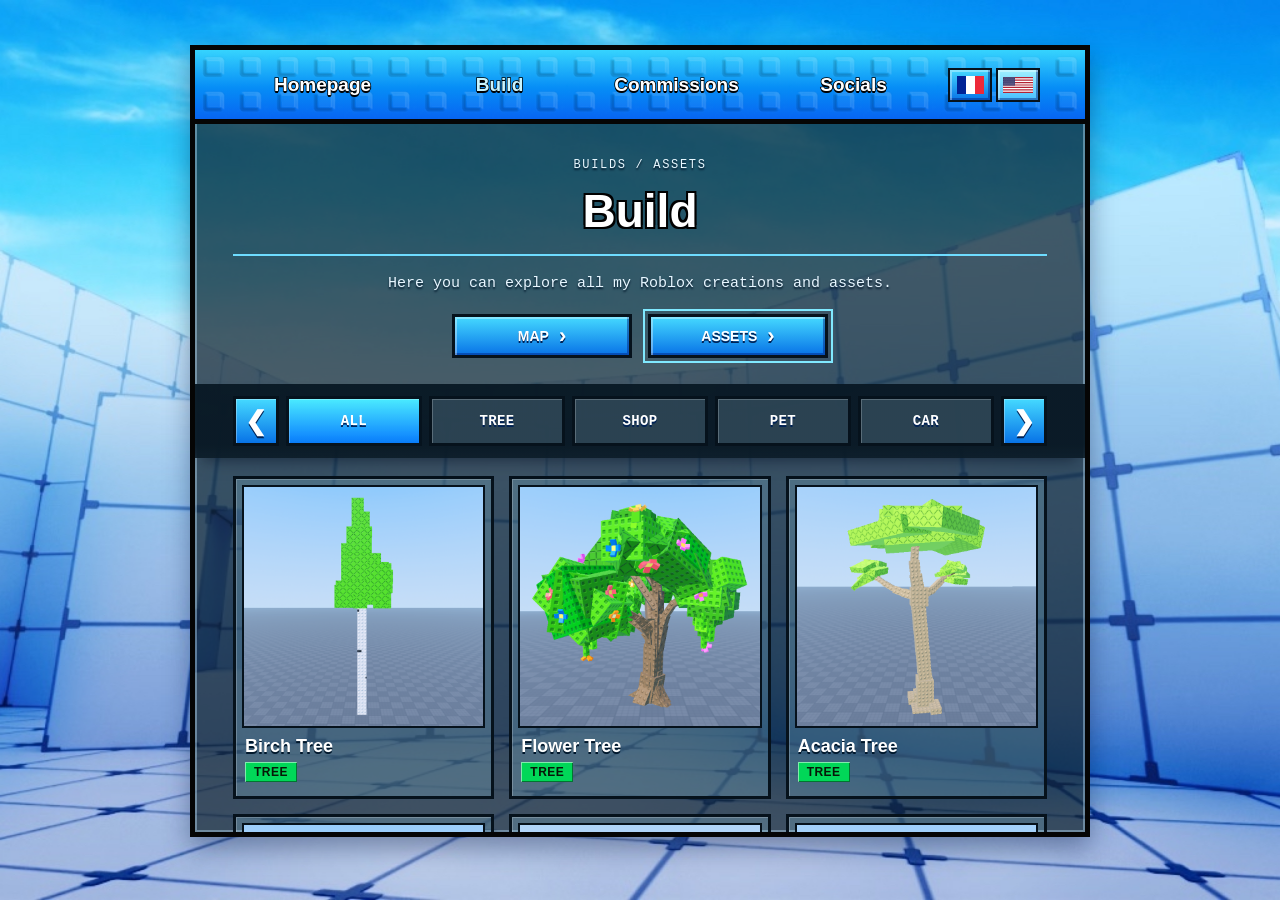
==== build.html @ 92c99156 "Copie de roblox-portfolio (base de la v2) Co-Authored-By: Claude Opus 5.5 <noreply@anthropic.com> Cl" ====
<!doctype html>
<html lang="en">
<head>
  <meta charset="UTF-8">
  <meta name="viewport" content="width=device-width, initial-scale=1.0">
  <meta http-equiv="Cache-Control" content="no-cache, no-store, must-revalidate">
  <meta http-equiv="Pragma" content="no-cache">
  <meta http-equiv="Expires" content="0">
  <meta name="description" content="IY1U7 Roblox builds and assets">
  <title>Build — Roblox Portfolio</title>
  <link rel="stylesheet" href="styles.css?v=20260928-7">
  <script src="translation.js?v=20260928-7" defer></script>
  <script src="script.js?v=20260928-7" defer></script>
</head>
<body>
  <div class="page-shell payment-shell build-shell">
    <header class="site-header">
      <button class="menu-button" aria-expanded="false" aria-controls="main-navigation">Menu</button>
      <nav id="main-navigation" aria-label="Main navigation">
        <a href="index.html?v=20260928-7">Homepage</a><a class="active" href="build.html?v=20260928-7">Build</a><a href="contribution.html?v=20260928-7">Commissions</a><a href="socials.html?v=20260928-7">Socials</a><div class="language-toggle notranslate" translate="no" role="group" aria-label="Language"><button type="button" data-lang="fr" aria-label="Français" title="Français"><svg viewBox="0 0 30 20" width="27" height="18" role="img" aria-label="🇫🇷"><path fill="#fff" d="M0 0h30v20H0z"/><path fill="#002395" d="M0 0h10v20H0z"/><path fill="#ed2939" d="M20 0h10v20H20z"/></svg></button><button type="button" data-lang="en" aria-label="English" title="English"><svg viewBox="0 0 38 20" width="30" height="18" role="img" aria-label="🇺🇸"><path fill="#fff" d="M0 0h38v20H0z"/><path stroke="#b22234" stroke-width="1.54" d="M0 .77h38M0 3.85h38M0 6.93h38M0 10.01h38M0 13.09h38M0 16.17h38M0 19.25h38"/><path fill="#3c3b6e" d="M0 0h15.2v10.77H0z"/><path fill="#fff" d="M1.25 0.6l.13 .27 .3 .04-.22 .21 .05 .3-.26-.14-.27 .14 .05-.3-.22-.21 .3-.04z M3.79 0.6l.13 .27 .3 .04-.22 .21 .05 .3-.26-.14-.27 .14 .05-.3-.22-.21 .3-.04z M6.33 0.6l.13 .27 .3 .04-.22 .21 .05 .3-.26-.14-.27 .14 .05-.3-.22-.21 .3-.04z M8.870000000000001 0.6l.13 .27 .3 .04-.22 .21 .05 .3-.26-.14-.27 .14 .05-.3-.22-.21 .3-.04z M11.41 0.6l.13 .27 .3 .04-.22 .21 .05 .3-.26-.14-.27 .14 .05-.3-.22-.21 .3-.04z M13.95 0.6l.13 .27 .3 .04-.22 .21 .05 .3-.26-.14-.27 .14 .05-.3-.22-.21 .3-.04z M2.52 1.7000000000000002l.13 .27 .3 .04-.22 .21 .05 .3-.26-.14-.27 .14 .05-.3-.22-.21 .3-.04z M5.0600000000000005 1.7000000000000002l.13 .27 .3 .04-.22 .21 .05 .3-.26-.14-.27 .14 .05-.3-.22-.21 .3-.04z M7.6 1.7000000000000002l.13 .27 .3 .04-.22 .21 .05 .3-.26-.14-.27 .14 .05-.3-.22-.21 .3-.04z M10.14 1.7000000000000002l.13 .27 .3 .04-.22 .21 .05 .3-.26-.14-.27 .14 .05-.3-.22-.21 .3-.04z M12.68 1.7000000000000002l.13 .27 .3 .04-.22 .21 .05 .3-.26-.14-.27 .14 .05-.3-.22-.21 .3-.04z M1.25 2.8000000000000003l.13 .27 .3 .04-.22 .21 .05 .3-.26-.14-.27 .14 .05-.3-.22-.21 .3-.04z M3.79 2.8000000000000003l.13 .27 .3 .04-.22 .21 .05 .3-.26-.14-.27 .14 .05-.3-.22-.21 .3-.04z M6.33 2.8000000000000003l.13 .27 .3 .04-.22 .21 .05 .3-.26-.14-.27 .14 .05-.3-.22-.21 .3-.04z M8.870000000000001 2.8000000000000003l.13 .27 .3 .04-.22 .21 .05 .3-.26-.14-.27 .14 .05-.3-.22-.21 .3-.04z M11.41 2.8000000000000003l.13 .27 .3 .04-.22 .21 .05 .3-.26-.14-.27 .14 .05-.3-.22-.21 .3-.04z M13.95 2.8000000000000003l.13 .27 .3 .04-.22 .21 .05 .3-.26-.14-.27 .14 .05-.3-.22-.21 .3-.04z M2.52 3.900000000000001l.13 .27 .3 .04-.22 .21 .05 .3-.26-.14-.27 .14 .05-.3-.22-.21 .3-.04z M5.0600000000000005 3.900000000000001l.13 .27 .3 .04-.22 .21 .05 .3-.26-.14-.27 .14 .05-.3-.22-.21 .3-.04z M7.6 3.900000000000001l.13 .27 .3 .04-.22 .21 .05 .3-.26-.14-.27 .14 .05-.3-.22-.21 .3-.04z M10.14 3.900000000000001l.13 .27 .3 .04-.22 .21 .05 .3-.26-.14-.27 .14 .05-.3-.22-.21 .3-.04z M12.68 3.900000000000001l.13 .27 .3 .04-.22 .21 .05 .3-.26-.14-.27 .14 .05-.3-.22-.21 .3-.04z M1.25 5l.13 .27 .3 .04-.22 .21 .05 .3-.26-.14-.27 .14 .05-.3-.22-.21 .3-.04z M3.79 5l.13 .27 .3 .04-.22 .21 .05 .3-.26-.14-.27 .14 .05-.3-.22-.21 .3-.04z M6.33 5l.13 .27 .3 .04-.22 .21 .05 .3-.26-.14-.27 .14 .05-.3-.22-.21 .3-.04z M8.870000000000001 5l.13 .27 .3 .04-.22 .21 .05 .3-.26-.14-.27 .14 .05-.3-.22-.21 .3-.04z M11.41 5l.13 .27 .3 .04-.22 .21 .05 .3-.26-.14-.27 .14 .05-.3-.22-.21 .3-.04z M13.95 5l.13 .27 .3 .04-.22 .21 .05 .3-.26-.14-.27 .14 .05-.3-.22-.21 .3-.04z M2.52 6.1l.13 .27 .3 .04-.22 .21 .05 .3-.26-.14-.27 .14 .05-.3-.22-.21 .3-.04z M5.0600000000000005 6.1l.13 .27 .3 .04-.22 .21 .05 .3-.26-.14-.27 .14 .05-.3-.22-.21 .3-.04z M7.6 6.1l.13 .27 .3 .04-.22 .21 .05 .3-.26-.14-.27 .14 .05-.3-.22-.21 .3-.04z M10.14 6.1l.13 .27 .3 .04-.22 .21 .05 .3-.26-.14-.27 .14 .05-.3-.22-.21 .3-.04z M12.68 6.1l.13 .27 .3 .04-.22 .21 .05 .3-.26-.14-.27 .14 .05-.3-.22-.21 .3-.04z M1.25 7.2l.13 .27 .3 .04-.22 .21 .05 .3-.26-.14-.27 .14 .05-.3-.22-.21 .3-.04z M3.79 7.2l.13 .27 .3 .04-.22 .21 .05 .3-.26-.14-.27 .14 .05-.3-.22-.21 .3-.04z M6.33 7.2l.13 .27 .3 .04-.22 .21 .05 .3-.26-.14-.27 .14 .05-.3-.22-.21 .3-.04z M8.870000000000001 7.2l.13 .27 .3 .04-.22 .21 .05 .3-.26-.14-.27 .14 .05-.3-.22-.21 .3-.04z M11.41 7.2l.13 .27 .3 .04-.22 .21 .05 .3-.26-.14-.27 .14 .05-.3-.22-.21 .3-.04z M13.95 7.2l.13 .27 .3 .04-.22 .21 .05 .3-.26-.14-.27 .14 .05-.3-.22-.21 .3-.04z M2.52 8.3l.13 .27 .3 .04-.22 .21 .05 .3-.26-.14-.27 .14 .05-.3-.22-.21 .3-.04z M5.0600000000000005 8.3l.13 .27 .3 .04-.22 .21 .05 .3-.26-.14-.27 .14 .05-.3-.22-.21 .3-.04z M7.6 8.3l.13 .27 .3 .04-.22 .21 .05 .3-.26-.14-.27 .14 .05-.3-.22-.21 .3-.04z M10.14 8.3l.13 .27 .3 .04-.22 .21 .05 .3-.26-.14-.27 .14 .05-.3-.22-.21 .3-.04z M12.68 8.3l.13 .27 .3 .04-.22 .21 .05 .3-.26-.14-.27 .14 .05-.3-.22-.21 .3-.04z M1.25 9.4l.13 .27 .3 .04-.22 .21 .05 .3-.26-.14-.27 .14 .05-.3-.22-.21 .3-.04z M3.79 9.4l.13 .27 .3 .04-.22 .21 .05 .3-.26-.14-.27 .14 .05-.3-.22-.21 .3-.04z M6.33 9.4l.13 .27 .3 .04-.22 .21 .05 .3-.26-.14-.27 .14 .05-.3-.22-.21 .3-.04z M8.870000000000001 9.4l.13 .27 .3 .04-.22 .21 .05 .3-.26-.14-.27 .14 .05-.3-.22-.21 .3-.04z M11.41 9.4l.13 .27 .3 .04-.22 .21 .05 .3-.26-.14-.27 .14 .05-.3-.22-.21 .3-.04z M13.95 9.4l.13 .27 .3 .04-.22 .21 .05 .3-.26-.14-.27 .14 .05-.3-.22-.21 .3-.04z"/></svg></button></div>
      </nav>
    </header>

    <main class="payment-page build-page">
      <header class="payment-heading">
        <p>BUILDS / ASSETS</p>
        <h1>Build</h1>
      </header>

      <p class="build-introduction">Here you can explore all my Roblox creations and assets.</p>

      <div class="build-tabs" role="tablist" aria-label="Build">
        <button class="social-action" id="map-tab" type="button" role="tab" aria-selected="false" aria-controls="map-panel" tabindex="-1" data-build-tab="map">Map <span aria-hidden="true">›</span></button>
        <button class="social-action active" id="asset-tab" type="button" role="tab" aria-selected="true" aria-controls="asset-panel" data-build-tab="asset">Assets <span aria-hidden="true">›</span></button>
      </div>

      <div id="asset-panel" role="tabpanel" aria-labelledby="asset-tab">
      <div class="build-filter-carousel" data-build-filter-carousel>
        <button class="build-filter-arrow" type="button" data-build-filter-prev aria-label="Previous categories">&#10094;</button>
        <div class="build-filters" aria-label="Build categories">
          <button class="active" type="button" data-build-filter="all">ALL</button>
          <button type="button" data-build-filter="trees">TREE</button>
          <button type="button" data-build-filter="shops">SHOP</button>
          <button type="button" data-build-filter="pets">PET</button>
          <button type="button" data-build-filter="cars">CAR</button>
          <button type="button" data-build-filter="flowers">FLOWER</button>
          <button type="button" data-build-filter="statues">STATUE</button>
          <button type="button" data-build-filter="food">FOOD</button>
          <button type="button" data-build-filter="guns">GUN</button>
          <button type="button" data-build-filter="other">ANOTHER</button>
        </div>
        <button class="build-filter-arrow" type="button" data-build-filter-next aria-label="Next categories">&#10095;</button>
      </div>

      <section class="build-grid" aria-label="Roblox creations">
        <article class="build-card" data-build-category="trees"><button class="build-preview" type="button" data-build-image="assets/tree-birch-01.png" data-build-title="Birch Tree" aria-label="View Birch Tree"><img src="assets/tree-birch-01.png" alt="Birch Tree built with Roblox studs" draggable="false"></button><h2>Birch Tree</h2><span class="build-tag">TREE</span><button class="build-view" type="button" data-build-image="assets/tree-birch-01.png" data-build-title="Birch Tree">VIEW <span>›</span></button></article>
        <article class="build-card" data-build-category="trees"><button class="build-preview" type="button" data-build-image="assets/tree-flower.png" data-build-title="Flower Tree" aria-label="View Flower Tree"><img src="assets/tree-flower.png" alt="Flower Tree built with Roblox studs" draggable="false"></button><h2>Flower Tree</h2><span class="build-tag">TREE</span><button class="build-view" type="button" data-build-image="assets/tree-flower.png" data-build-title="Flower Tree">VIEW <span>›</span></button></article>
        <article class="build-card" data-build-category="trees"><button class="build-preview" type="button" data-build-image="assets/tree-acacia.png" data-build-title="Acacia Tree" aria-label="View Acacia Tree"><img src="assets/tree-acacia.png" alt="Acacia Tree built with Roblox studs" draggable="false"></button><h2>Acacia Tree</h2><span class="build-tag">TREE</span><button class="build-view" type="button" data-build-image="assets/tree-acacia.png" data-build-title="Acacia Tree">VIEW <span>›</span></button></article>
        <article class="build-card" data-build-category="trees"><button class="build-preview" type="button" data-build-image="assets/tree-pine.png" data-build-title="Pine Tree" aria-label="View Pine Tree"><img src="assets/tree-pine.png" alt="Pine Tree built with Roblox studs" draggable="false"></button><h2>Pine Tree</h2><span class="build-tag">TREE</span><button class="build-view" type="button" data-build-image="assets/tree-pine.png" data-build-title="Pine Tree">VIEW <span>›</span></button></article>
        <article class="build-card" data-build-category="trees"><button class="build-preview" type="button" data-build-image="assets/tree-palm.png" data-build-title="Palm Tree" aria-label="View Palm Tree"><img src="assets/tree-palm.png" alt="Palm Tree built with Roblox studs" draggable="false"></button><h2>Palm Tree</h2><span class="build-tag">TREE</span><button class="build-view" type="button" data-build-image="assets/tree-palm.png" data-build-title="Palm Tree">VIEW <span>›</span></button></article>
        <article class="build-card" data-build-category="trees"><button class="build-preview" type="button" data-build-image="assets/tree-birch-02.png" data-build-title="Birch Tree" aria-label="View Birch Tree"><img src="assets/tree-birch-02.png" alt="Birch Tree built with Roblox studs" draggable="false"></button><h2>Birch Tree</h2><span class="build-tag">TREE</span><button class="build-view" type="button" data-build-image="assets/tree-birch-02.png" data-build-title="Birch Tree">VIEW <span>›</span></button></article>
        <article class="build-card" data-build-category="trees"><button class="build-preview" type="button" data-build-image="assets/tree-basic.png" data-build-title="Basic Tree" aria-label="View Basic Tree"><img src="assets/tree-basic.png" alt="Basic Tree built with Roblox studs" draggable="false"></button><h2>Basic Tree</h2><span class="build-tag">TREE</span><button class="build-view" type="button" data-build-image="assets/tree-basic.png" data-build-title="Basic Tree">VIEW <span>›</span></button></article>
        <article class="build-card" data-build-category="trees"><button class="build-preview" type="button" data-build-image="assets/tree-fantasy.png" data-build-title="Fantasy Tree" aria-label="View Fantasy Tree"><img src="assets/tree-fantasy.png" alt="Fantasy Tree built with Roblox studs" draggable="false"></button><h2>Fantasy Tree</h2><span class="build-tag">TREE</span><button class="build-view" type="button" data-build-image="assets/tree-fantasy.png" data-build-title="Fantasy Tree">VIEW <span>›</span></button></article>
        <article class="build-card" data-build-category="guns"><button class="build-preview" type="button" data-build-image="assets/weapon-sniper-green.png?v=20260816-29" data-build-title="Sniper" aria-label="View Sniper"><img src="assets/weapon-sniper-green.png?v=20260816-29" alt="Green sniper built with Roblox studs" draggable="false"></button><h2>Sniper</h2><span class="build-tag">GUN</span><button class="build-view" type="button" data-build-image="assets/weapon-sniper-green.png?v=20260816-29" data-build-title="Sniper">VIEW <span>›</span></button></article>
        <article class="build-card" data-build-category="guns"><button class="build-preview" type="button" data-build-image="assets/weapon-unknown-rifle.png?v=20260816-29" data-build-title="Unknown Weapon" aria-label="View Unknown Weapon"><img src="assets/weapon-unknown-rifle.png?v=20260816-29" alt="Unknown rifle built with Roblox studs" draggable="false"></button><h2>Unknown Weapon</h2><span class="build-tag">GUN</span><button class="build-view" type="button" data-build-image="assets/weapon-unknown-rifle.png?v=20260816-29" data-build-title="Unknown Weapon">VIEW <span>›</span></button></article>
        <article class="build-card" data-build-category="guns"><button class="build-preview" type="button" data-build-image="assets/weapon-sniper-cyan.png?v=20260816-29" data-build-title="Sniper" aria-label="View Sniper"><img src="assets/weapon-sniper-cyan.png?v=20260816-29" alt="Cyan sniper built with Roblox studs" draggable="false"></button><h2>Sniper</h2><span class="build-tag">GUN</span><button class="build-view" type="button" data-build-image="assets/weapon-sniper-cyan.png?v=20260816-29" data-build-title="Sniper">VIEW <span>›</span></button></article>
        <article class="build-card" data-build-category="flowers"><button class="build-preview" type="button" data-build-image="assets/flower-orchid.png?v=20260816-28" data-build-title="Orchid" aria-label="View Orchid"><img src="assets/flower-orchid.png?v=20260816-28" alt="Orchid built with Roblox studs" draggable="false"></button><h2>Orchid</h2><span class="build-tag">FLOWER</span><button class="build-view" type="button" data-build-image="assets/flower-orchid.png?v=20260816-28" data-build-title="Orchid">VIEW <span>›</span></button></article>
        <article class="build-card" data-build-category="flowers"><button class="build-preview" type="button" data-build-image="assets/flower-corn-new.png" data-build-title="Corn" aria-label="View Corn"><img src="assets/flower-corn-new.png" alt="Corn built with Roblox studs" draggable="false"></button><h2>Corn</h2><span class="build-tag">FLOWER</span><button class="build-view" type="button" data-build-image="assets/flower-corn-new.png" data-build-title="Corn">VIEW <span>›</span></button></article>
        <article class="build-card" data-build-category="flowers"><button class="build-preview" type="button" data-build-image="assets/flower-daisy-new.png" data-build-title="Daisy" aria-label="View Daisy"><img src="assets/flower-daisy-new.png" alt="Daisy built with Roblox studs" draggable="false"></button><h2>Daisy</h2><span class="build-tag">FLOWER</span><button class="build-view" type="button" data-build-image="assets/flower-daisy-new.png" data-build-title="Daisy">VIEW <span>›</span></button></article>
        <article class="build-card" data-build-category="statues"><button class="build-preview" type="button" data-build-image="assets/other-statue-of-liberty.png?v=20260816-32" data-build-title="Statue of Liberty" aria-label="View Statue of Liberty"><img src="assets/other-statue-of-liberty.png?v=20260816-32" alt="Statue of Liberty built with Roblox studs" draggable="false"></button><h2>Statue of Liberty</h2><span class="build-tag">STATUE</span><button class="build-view" type="button" data-build-image="assets/other-statue-of-liberty.png?v=20260816-32" data-build-title="Statue of Liberty">VIEW <span>›</span></button></article>
        <article class="build-card" data-build-category="other"><button class="build-preview" type="button" data-build-image="assets/other-ice-crystal.png" data-build-title="Ice Crystal" aria-label="View Ice Crystal"><img src="assets/other-ice-crystal.png" alt="Ice Crystal built with Roblox studs" draggable="false"></button><h2>Ice Crystal</h2><span class="build-tag">ANOTHER</span><button class="build-view" type="button" data-build-image="assets/other-ice-crystal.png" data-build-title="Ice Crystal">VIEW <span>›</span></button></article>
        <article class="build-card" data-build-category="other"><button class="build-preview" type="button" data-build-image="assets/other-crystal.png" data-build-title="Crystal" aria-label="View Crystal"><img src="assets/other-crystal.png" alt="Crystal built with Roblox studs" draggable="false"></button><h2>Crystal</h2><span class="build-tag">ANOTHER</span><button class="build-view" type="button" data-build-image="assets/other-crystal.png" data-build-title="Crystal">VIEW <span>›</span></button></article>
        <article class="build-card" data-build-category="shops"><button class="build-preview" type="button" data-build-image="assets/shop-yellow-stand.png?v=20260816-35" data-build-title="Shop" aria-label="View Shop"><img src="assets/shop-yellow-stand.png?v=20260816-35" alt="Shop built with Roblox studs" draggable="false"></button><h2>Shop</h2><span class="build-tag">SHOP</span><button class="build-view" type="button" data-build-image="assets/shop-yellow-stand.png?v=20260816-35" data-build-title="Shop">VIEW <span>›</span></button></article>
        <article class="build-card" data-build-category="other"><button class="build-preview" type="button" data-build-image="assets/other-leader-board.png" data-build-title="Leader Board" aria-label="View Leader Board"><img src="assets/other-leader-board.png" alt="Leader Board built with Roblox studs" draggable="false"></button><h2>Leader Board</h2><span class="build-tag">ANOTHER</span><button class="build-view" type="button" data-build-image="assets/other-leader-board.png" data-build-title="Leader Board">VIEW <span>›</span></button></article>
        <article class="build-card" data-build-category="other"><div class="build-preview"><img src="assets/build-street-lamp.png?v=20260816-38" alt="Street Lamp built with Roblox studs" draggable="false"></div><h2>Street Lamp</h2><span class="build-tag">ANOTHER</span></article>
        <article class="build-card" data-build-category="cars"><div class="build-preview"><img src="assets/build-truck.png?v=20260816-38" alt="Truck built with Roblox studs" draggable="false"></div><h2>Truck</h2><span class="build-tag">CAR</span></article>
        <article class="build-card" data-build-category="cars"><div class="build-preview"><img src="assets/build-scooter.png?v=20260816-38" alt="Scooter built with Roblox studs" draggable="false"></div><h2>Scooter</h2><span class="build-tag">CAR</span></article>
        <article class="build-card" data-build-category="cars"><div class="build-preview"><img src="assets/build-car.png?v=20260816-38" alt="Car built with Roblox studs" draggable="false"></div><h2>Car</h2><span class="build-tag">CAR</span></article>
        <article class="build-card" data-build-category="other"><div class="build-preview"><img src="assets/build-street-trash-can.png?v=20260816-38" alt="Street Trash Can built with Roblox studs" draggable="false"></div><h2>Street Trash Can</h2><span class="build-tag">ANOTHER</span></article>
        <article class="build-card" data-build-category="other"><div class="build-preview"><img src="assets/build-bench.png?v=20260816-38" alt="Bench built with Roblox studs" draggable="false"></div><h2>Bench</h2><span class="build-tag">ANOTHER</span></article>
        <article class="build-card" data-build-category="other"><div class="build-preview"><img src="assets/build-boombox.png?v=20260816-39" alt="BoomBox built with Roblox studs" draggable="false"></div><h2>BoomBox</h2><span class="build-tag">ANOTHER</span></article>
      </section>
      <p class="build-empty" hidden>No creation in this category yet.</p>
      </div>
      <section id="map-panel" class="map-grid" role="tabpanel" aria-labelledby="map-tab" hidden>
        <video controls preload="metadata" playsinline poster="assets/map-showcase.jpg" aria-label="Map showcase">
          <source src="assets/map-showcase.mp4" type="video/mp4">
          <a href="assets/map-showcase.mp4">Download video</a>
        </video>
      </section>
    </main>
  </div>

  <dialog class="build-lightbox" aria-labelledby="build-lightbox-title">
    <button class="build-lightbox-close" type="button" aria-label="Close">×</button>
    <img src="" alt="" draggable="false">
    <h2 id="build-lightbox-title"></h2>
  </dialog>
</body>
</html>
---- styles.css ----
:root{--page:#a7a7a7;--outer:#424242;--ink:#0d0d0d;--blue:#1596da}
.gtranslate_wrapper{position:fixed!important;left:-9999px!important;top:-9999px!important;width:1px!important;height:1px!important;overflow:hidden!important;opacity:0!important;pointer-events:none!important}
*{box-sizing:border-box}
html,body{min-height:100%;margin:0}
body{background:var(--outer);color:var(--ink);font-family:"Courier New",monospace;padding:22px 0}
.floating-part{position:fixed;z-index:2;left:0;top:0;width:78px;height:78px;display:grid;place-items:center;perspective:420px;pointer-events:none;will-change:transform}
.floating-part:nth-of-type(even) .part-cube{animation-direction:reverse;animation-duration:8.5s}
.part-cube{position:relative;width:62px;height:62px;transform-style:preserve-3d;transform-origin:50% 50%;animation:part-spin 7s linear infinite}
.part-face{position:absolute;inset:-.6px;border:0;background-color:#aaa;background-image:url("assets/part-texture.png");background-repeat:no-repeat;background-size:400% 400%;background-position:0 0;box-shadow:inset 0 0 5px #fff4;backface-visibility:hidden;outline:1px solid transparent}
.part-face.front{transform:translateZ(31px)}.part-face.back{transform:rotateY(180deg) translateZ(31px)}.part-face.right{transform:rotateY(90deg) translateZ(31px)}.part-face.left{transform:rotateY(-90deg) translateZ(31px)}.part-face.top{transform:rotateX(90deg) translateZ(31px)}.part-face.bottom{transform:rotateX(-90deg) translateZ(31px);filter:brightness(.82)}
@keyframes part-spin{from{transform:rotateX(-24deg) rotateY(0deg) rotateZ(-3deg)}to{transform:rotateX(-24deg) rotateY(360deg) rotateZ(-3deg)}}
.page-shell{position:relative;z-index:3;width:min(1000px,100%);min-height:900px;margin:0 auto;background:linear-gradient(145deg,rgba(0,0,0,.015) 0%,rgba(0,0,0,.09) 100%),var(--page);box-shadow:0 0 0 1px #292929,0 18px 60px #1d1d1d99;overflow:hidden}
.site-header{position:relative;height:69px;background:linear-gradient(#c5c5c5,#ababab);border-bottom:3px solid #1d1d1d;display:flex;align-items:center;justify-content:center}
.site-header nav{position:relative;z-index:1;width:92%;display:flex;align-items:center;justify-content:space-between}
.site-header a{color:#0a0a0a;text-decoration:none;font-family:Georgia,"Times New Roman",serif;font-size:22px;text-shadow:0 1px #fff}
.site-header a:hover,.site-header a.active{color:var(--blue);text-shadow:-1px 0 #111,0 1px #111,1px 0 #111,0 -1px #111}
.language-toggle{flex:0 0 auto;border:2px solid #191919;background:linear-gradient(#d3d3d3,#aaa);color:#080808;padding:5px 7px;font:700 12px "Courier New",monospace;cursor:pointer;box-shadow:inset 1px 1px #eee,inset -1px -1px #777}
.language-toggle:hover{background:#cfcfcf;color:var(--blue)}
.language-toggle:active{box-shadow:inset 1px 1px #777}
.language-toggle i{font-style:normal;color:#111;margin:0 3px}.language-toggle span.active-language{color:var(--blue);text-shadow:-1px 0 #111,0 1px #111,1px 0 #111,0 -1px #111}
.menu-button{display:none}
main{min-height:831px;display:grid;grid-template-columns:258px 1fr;gap:34px;padding:21px 28px}
.avatar-frame{width:258px;height:406px;border:2px solid #161616;display:grid;place-items:center;overflow:hidden}
.avatar-image{display:block;width:112%;height:112%;object-fit:contain;transform:translateY(-2px);transform-origin:center}
.logo-area{min-width:0;display:flex;align-items:flex-start;justify-content:center;padding:0 15px 0 0}
.roblox-logo-image{display:block;width:min(520px,90%);height:auto;transform:translateY(-42px)}
.visually-hidden{position:absolute;width:1px;height:1px;padding:0;margin:-1px;overflow:hidden;clip:rect(0,0,0,0);white-space:nowrap;border:0}
.payment-shell{min-height:900px}
.payment-page{display:block;min-height:auto;padding:52px 55px 70px}
.payment-heading{max-width:670px;margin:0 auto 34px;text-align:center}
.payment-heading>p:first-child{margin:0 0 12px;color:#353535;font-size:12px;letter-spacing:.14em}
.payment-heading h1{margin:0;font-family:Georgia,"Times New Roman",serif;font-size:46px;font-weight:400;text-shadow:0 1px #eee}
.payment-heading>p:last-child{max-width:620px;margin:16px auto 0;color:#333;font-size:14px;line-height:1.55}
.amount-grid{display:grid;grid-template-columns:repeat(5,1fr);gap:12px}
.amount-grid a{min-height:102px;padding:17px 15px;background:linear-gradient(#c9c9c9,#a9a9a9);border:2px solid #252525;color:#111;text-decoration:none;display:flex;flex-direction:column;justify-content:space-between;box-shadow:inset 1px 1px #e6e6e6,inset -1px -1px #777;transition:transform .12s,background .12s}
.amount-grid a:hover,.amount-grid a:focus-visible{background:linear-gradient(#d2d2d2,#b8b8b8);transform:translateY(-2px);outline:2px solid var(--blue);outline-offset:1px}
.amount-grid b{font-family:Georgia,"Times New Roman",serif;font-size:25px;font-weight:400}
.amount-grid span{font-size:11px;color:#333}
.payment-note{margin:32px 0 0;text-align:center;color:#383838;font-size:11px;line-height:1.5}
.payment-step{max-width:790px;margin:0 auto;padding:22px 16px 25px;border-top:2px solid #444}
.payment-step>h2{margin:0 0 16px;font:20px "Courier New",monospace;font-weight:400}.payment-step>h2 span{margin-right:8px}
.method-step{padding-bottom:30px}
.payment-methods{display:flex;flex-direction:column;gap:0;max-width:700px;margin:0 auto;border:2px solid #333;background:#b8b8b8;padding:10px 16px;box-shadow:inset 1px 1px #ddd,inset -1px -1px #858585}
.payment-method{height:48px;padding:0 6px;border:0;background:transparent;display:grid;grid-template-columns:22px 1fr 54px;align-items:center;gap:12px;color:#111;text-align:left;font:17px "Courier New",monospace;cursor:pointer;transition:background .16s ease}
.payment-method i{width:17px;height:17px;border:1px solid #111;border-radius:50%;background:#bdbdbd;position:relative;box-shadow:inset 0 0 0 1px #ddd}.payment-method.active i:after{content:"";position:absolute;width:7px;height:7px;left:4px;top:4px;border-radius:50%;background:#278fca;box-shadow:0 0 0 1px #17628d}
.payment-method b{font:22px "Courier New",monospace;color:#178b27;text-align:center}.payment-method span small{margin-left:8px;color:#555;font-size:9px}.payment-method.coming{opacity:.62;cursor:not-allowed}
.payment-logo{display:block;width:54px;height:32px;object-fit:contain;justify-self:center;pointer-events:none;-webkit-user-drag:none}
.robux-logo{width:31px;height:31px}.paypal-logo{width:30px;height:30px}.card-logo{width:46px;height:32px}
.payment-method.active{outline:0;background:#ffffff18}
.payment-method:not(.active):hover{background:rgba(42,158,255,.24)}
.payment-panel{max-width:790px;padding:22px 16px 25px;background:transparent;box-shadow:none}
.payment-panel[hidden]{display:none}
.step-description{margin:-7px 0 20px;padding-left:37px;color:#414141;font-size:11px;line-height:1.5}
.calculator-copy{text-align:center}.calculator-copy>p:first-child{font-size:10px;letter-spacing:.14em}.calculator-copy h2{margin:10px 0 8px;font:32px Georgia,"Times New Roman",serif}.calculator-copy>p:last-child{margin:0;color:#404040;font-size:12px;line-height:1.5}
.amount-form{margin:30px auto 0}.amount-form label{display:block;margin-bottom:8px;font-size:12px}.amount-input{display:grid;grid-template-columns:auto 1fr auto;border:2px solid #222;background:#d0d0d0}.amount-input>span{display:grid;place-items:center;padding:0 15px;border-right:1px solid #777;font-weight:bold;-webkit-user-select:none;user-select:none}.amount-input input{min-width:0;height:54px;border:0;background:transparent;padding:0 15px;font:22px Georgia,"Times New Roman",serif;outline:0;-moz-appearance:textfield;appearance:textfield}.amount-input input::-webkit-outer-spin-button,.amount-input input::-webkit-inner-spin-button{-webkit-appearance:none;margin:0}.amount-input button{width:66px;border:0;border-left:2px solid #222;background:#222;color:#fff;padding:0;cursor:pointer;display:grid;place-items:center;transition:filter .16s ease}.amount-input button:hover{background:#087db9;filter:brightness(.78)}.search-icon{display:block;width:34px;height:34px;background:url("assets/search-icon.png") center/contain no-repeat}.calculation-result{margin-top:22px}.calculation-result:empty{display:none}.calculation-result>p{text-align:center;margin:0;color:#414141;font-size:11px}.result-error{color:#7b1717!important}.result-summary{border:1px dashed #555;padding:16px;display:flex;flex-direction:column;gap:5px}.result-summary span,.result-summary small{font-size:10px;color:#484848}.result-summary b{font:22px Georgia,"Times New Roman",serif}.result-links{display:grid;grid-template-columns:repeat(2,1fr);gap:14px;margin-top:12px;padding:7px}.product-card{min-height:92px;padding:14px;background:linear-gradient(#cacaca,#a6a6a6);border:2px solid #222;color:#111;display:grid;place-items:center;cursor:pointer;position:relative;z-index:0;transition:transform .16s ease,box-shadow .16s ease,background .16s ease}.product-card:hover{z-index:2;transform:scale(1.045);background:linear-gradient(#6fe3ff,#0d8ff2);box-shadow:0 7px 15px #2227}.product-card:active{transform:scale(1.015)}.result-links b{font:21px Georgia,"Times New Roman",serif}.paypal-link{display:block;max-width:360px;margin:28px auto 0;padding:17px;border:2px solid #333;text-align:center;color:#555;text-decoration:none;background:#aaa}.paypal-link.disabled{pointer-events:none}
@media(max-width:1220px){.floating-part{display:none}}
@media(max-width:1044px){body{padding:0}.page-shell{min-height:100vh;box-shadow:none}}
@media(max-width:820px){.amount-grid{grid-template-columns:repeat(3,1fr)}}
@media(max-width:760px){
  .page-shell{min-height:100vh}
  .site-header{height:auto;min-height:62px;justify-content:flex-end;padding:10px 18px}
  .menu-button{display:block;background:#c4c4c4;border:2px solid #111;padding:7px 14px;font:16px "Courier New",monospace}
  .site-header nav{display:none;position:absolute;z-index:5;left:0;right:0;top:61px;width:100%;background:#b5b5b5;border-bottom:2px solid #111;padding:10px 20px;flex-direction:column;align-items:stretch}
  .site-header nav.open{display:flex}
  .site-header a{font-size:21px;padding:12px;text-align:center;border-bottom:1px solid #888}
  main{min-height:calc(100vh - 62px);grid-template-columns:1fr;padding:24px 18px;gap:30px}
  .avatar-frame{grid-row:2;width:min(258px,100%);height:350px;margin:auto}
  .logo-area{grid-row:1;padding:0}
  .roblox-logo-image{width:min(500px,88%)}
  .payment-page{display:block;padding:36px 18px 55px}
  .payment-heading h1{font-size:34px}
  .amount-grid{grid-template-columns:repeat(2,1fr);gap:10px}
  .amount-grid a{min-height:92px}
  .payment-methods{padding:8px 12px}
  .payment-method{height:46px;padding:0 4px;font-size:15px}
  .payment-panel{padding:22px 4px}
  .calculator-copy h2{font-size:26px}
  .amount-input{grid-template-columns:auto 1fr}
  .amount-input button{grid-column:1/-1;width:100%;height:48px;border-left:0;border-top:2px solid #222}
  .result-links{grid-template-columns:1fr}
}
@media(prefers-reduced-motion:reduce){.floating-part,.part-cube{animation:none}}

/* New Figma-inspired homepage */
body.figma-home{min-height:100vh;padding:clamp(18px,5vh,58px) 14px;background:#72bee7 url("assets/figma-blue-map.png") center/cover fixed no-repeat;display:block;overflow-x:hidden}
body.figma-home:before{content:"";position:fixed;inset:0;background:linear-gradient(120deg,rgba(255,255,255,.1),transparent 38%,rgba(0,74,181,.08));pointer-events:none}
.index-window{position:relative;z-index:1;width:min(900px,96vw);height:min(820px,88vh);min-height:680px;margin:0 auto;border:5px solid #050505;background:rgba(17,35,48,.67);box-shadow:0 11px 24px rgba(0,22,66,.34),inset 0 0 0 2px rgba(194,232,255,.56);display:block;padding:0}
.index-titlebar{height:78px;border-bottom:5px solid #050505;background:linear-gradient(#35d4ff,#058df7 55%,#0665f3);position:relative;display:grid;place-items:center;overflow:hidden}
.index-titlebar:before{content:"";position:absolute;inset:0;background:url("assets/figma-studs.png") center/820px auto repeat;opacity:.32;mix-blend-mode:screen}
.index-titlebar:after{content:"";position:absolute;inset:0;background:linear-gradient(90deg,rgba(255,255,255,.14),transparent 25%,transparent 72%,rgba(0,36,173,.18));pointer-events:none}
.index-titlebar h1{position:relative;z-index:1;margin:0;color:#fff;font:900 38px/1 Arial,sans-serif;letter-spacing:-1px;text-shadow:-3px -3px 0 #000,3px -3px 0 #000,-3px 3px 0 #000,3px 3px 0 #000,0 5px 0 #000}
.index-close{position:absolute;z-index:2;right:9px;top:8px;width:58px;height:58px;border:4px solid #050505;background:linear-gradient(135deg,#ff9dc8 0 15%,#ff3a73 16% 60%,#e10037 61%);color:#fff;display:grid;place-items:center;font:900 33px/1 Arial,sans-serif;text-shadow:-2px -2px 0 #8e001c,2px -2px 0 #8e001c,-2px 2px 0 #8e001c,2px 2px 0 #8e001c;box-shadow:inset 3px 3px #ffd4e4,inset -3px -3px #990026}
.index-content{position:relative;height:calc(100% - 74px);min-height:597px;padding:54px 48px 40px;display:grid;grid-template-columns:230px 1fr;grid-template-rows:auto 1fr;column-gap:42px;color:white;text-shadow:0 2px 2px #00172b}
.index-profile{grid-row:1/3;display:flex;flex-direction:column;align-items:center;gap:14px;transform:translateY(-55px);-webkit-user-select:none;user-select:none}
.index-avatar{width:218px;height:308px;margin-top:-20px;border:3px solid #07121d;background:rgba(164,220,246,.18);box-shadow:inset 0 0 0 2px rgba(255,255,255,.22);overflow:hidden;display:grid;place-items:center}
.index-avatar img{width:118%;height:118%;object-fit:contain;pointer-events:none;-webkit-user-drag:none}
.index-logo{display:block;width:210px;height:auto;filter:hue-rotate(210deg) saturate(1.18) drop-shadow(0 3px 0 #000);pointer-events:none;-webkit-user-drag:none}
.index-intro{align-self:start;padding:18px 0 28px}
.index-eyebrow{margin:0 0 7px;color:#7edcff;font:700 13px/1 "Courier New",monospace;letter-spacing:.14em}
.index-intro h2{margin:0 0 12px;font:900 31px/1.1 Arial,sans-serif;text-shadow:-2px -2px 0 #000,2px -2px 0 #000,-2px 2px 0 #000,2px 2px 0 #000}
.index-description{max-width:505px;margin:0;color:#e7f6ff;font:17px/1.5 Arial,sans-serif}
.group-card{position:relative;margin-top:24px;max-width:510px;height:158px;min-height:0;padding:10px 42px 10px 14px;border:3px solid #06121c;border-left-color:#39d9ff;background:linear-gradient(100deg,rgba(91,190,229,.32),rgba(16,67,104,.42));box-shadow:inset 2px 2px rgba(255,255,255,.15),0 4px 0 rgba(0,13,32,.3);display:grid;grid-template-columns:104px 1fr;gap:16px;align-items:center;color:#fff;text-decoration:none;transition:filter .15s,transform .15s}
.group-card:hover,.group-card:focus-visible{filter:brightness(1.14);transform:translateY(-2px);outline:2px solid #71e5ff;outline-offset:2px}
.group-card>img{width:104px;height:104px;object-fit:contain;background:#03070a;border:2px solid #07121d;pointer-events:none;-webkit-user-drag:none;user-select:none}
.group-card-content{min-width:0;display:flex;flex-direction:column;align-items:flex-start}
.group-label{color:#7ee7ff;font:700 11px/1.2 "Courier New",monospace;letter-spacing:.12em}
.group-card strong{margin:2px 0 4px;font:900 23px/1.1 Arial,sans-serif;text-shadow:-2px -2px 0 #000,2px -2px 0 #000,-2px 2px 0 #000,2px 2px 0 #000}
.group-support{color:#fff;font:700 15px/1.35 Arial,sans-serif;text-shadow:0 1px 2px #00101f}
.group-goal-heading{width:100%;margin-top:6px;display:flex;justify-content:space-between;align-items:center;gap:16px;color:#fff;font:700 13px/1.2 Arial,sans-serif;text-shadow:0 1px 2px #00101f}
.group-goal-heading em{color:#fff;font-style:normal;white-space:nowrap}
.group-progress{width:100%;height:11px;margin-top:3px;padding:2px;border:2px solid #06121c;background:rgba(0,17,39,.72);box-shadow:inset 1px 1px rgba(255,255,255,.15)}
.group-progress i{display:block;width:5%;height:100%;background:linear-gradient(90deg,#087cef,#49e4ff);box-shadow:0 0 8px #37d9ff}
.group-arrow{position:absolute;right:15px;top:50%;translate:0 -50%;font:900 35px/1 Arial,sans-serif;color:#8beaff;text-shadow:0 2px #00214a}
.index-navigation{align-self:start;display:grid;grid-template-columns:repeat(2,minmax(0,1fr));gap:10px}
.index-navigation a{min-height:52px;border:3px solid #06121c;background:linear-gradient(rgba(63,191,255,.88),rgba(2,101,222,.9));color:#fff;text-decoration:none;padding:0 15px;display:flex;align-items:center;gap:12px;font:900 17px Arial,sans-serif;text-shadow:0 2px 0 #06254b;box-shadow:inset 2px 2px rgba(255,255,255,.35),inset -2px -2px rgba(0,31,124,.46);transition:transform .12s,filter .12s}
.index-navigation a span{color:#9de8ff;font:700 12px "Courier New",monospace}
.index-navigation a:hover,.index-navigation a:focus-visible{transform:translateY(-2px) scale(1.015);filter:brightness(1.15);outline:2px solid white;outline-offset:1px}
.index-navigation a.active{background:linear-gradient(#5ee8ff,#128aff)}
.index-content>.language-toggle{position:absolute;right:14px;bottom:12px;background:linear-gradient(#46d9ff,#0874ee);border:2px solid #050505;color:#fff;box-shadow:inset 1px 1px #c8f5ff,inset -1px -1px #003fa9;text-shadow:0 1px #001b4b}
.index-window>.modern-site-header{height:74px;border-bottom:5px solid #050505;background:linear-gradient(#35d4ff,#058df7 55%,#0665f3);overflow:hidden}
.index-window>.modern-site-header:before{content:"";position:absolute;inset:0;background-image:url("assets/part-texture.png");background-size:calc(100% / 6) 200%;background-position:left center;background-repeat:repeat-x;opacity:.42;mix-blend-mode:normal}
.index-window>.modern-site-header nav{width:95%}
.index-window>.modern-site-header a{color:#fff;font:900 17px/1.2 Arial,sans-serif;-webkit-text-stroke:1.5px #000;paint-order:stroke fill;text-shadow:0 2px 0 #000}
.index-window>.modern-site-header a:hover,.index-window>.modern-site-header a.active{color:#c9f5ff;-webkit-text-stroke:1.5px #000;text-shadow:0 2px 0 #000}
@media(max-width:700px){body.figma-home{padding:14px}.index-window{width:100%;height:auto;min-height:0}.index-window>.modern-site-header{height:auto;min-height:62px;overflow:visible}.index-window>.modern-site-header nav{width:100%;background:linear-gradient(#22baff,#086cde);border:3px solid #06121c}.index-content{height:auto;min-height:0;padding:24px 20px 52px;grid-template-columns:1fr;grid-template-rows:auto;gap:20px}.index-profile{grid-row:auto;flex-direction:column;justify-content:center;transform:none}.index-avatar{width:118px;height:150px;margin-top:0}.index-logo{width:min(190px,48vw)}.index-intro{text-align:center;padding:0}.index-intro h2{font-size:25px}.index-description{font-size:15px}.group-card{height:auto;min-height:0;text-align:left;grid-template-columns:76px 1fr;padding:11px 34px 11px 11px}.group-card>img{width:76px;height:76px}.group-card strong{font-size:19px}.group-support{font-size:14px}.group-goal-heading{font-size:12px;flex-wrap:wrap;gap:5px}.index-navigation{grid-template-columns:1fr}.index-navigation a{min-height:48px}}
@media(max-width:420px){.index-titlebar h1{font-size:27px}.index-profile{flex-direction:column}.index-avatar{width:132px;height:168px}.index-logo{width:170px}}

/* The payment page follows the currently selected portfolio mode. */
body:not(.figma-home){background:#72bee7 url("assets/figma-blue-map.png") center/cover fixed no-repeat;padding:clamp(18px,5vh,58px) 14px}
.payment-shell{width:min(900px,96vw);height:min(820px,88vh);min-height:680px;background:rgba(17,35,48,.72);border:5px solid #050505;box-shadow:0 11px 24px rgba(0,22,66,.38),inset 0 0 0 2px rgba(194,232,255,.4);overflow:auto}
.payment-shell .site-header{height:74px;border-bottom:5px solid #050505;background:linear-gradient(#35d4ff,#058df7 55%,#0665f3);overflow:hidden}
.build-shell>.site-header{position:sticky;top:0;z-index:100;flex:0 0 auto}
.payment-shell .site-header:before{content:"";position:absolute;inset:0;background-image:url("assets/part-texture.png");background-size:calc(100% / 6) 200%;background-position:left center;background-repeat:repeat-x;opacity:.42;mix-blend-mode:normal}
.payment-shell .site-header nav{width:95%}
.payment-shell .site-header a{color:#fff;font:900 17px/1.2 Arial,sans-serif;-webkit-text-stroke:1.5px #000;paint-order:stroke fill;text-shadow:0 2px 0 #000}
.payment-shell .site-header a:hover,.payment-shell .site-header a.active{color:#c9f5ff;-webkit-text-stroke:1.5px #000;text-shadow:0 2px 0 #000}
.index-window>.modern-site-header a,.payment-shell .site-header a{display:inline-block;transition:font-size .16s ease,color .16s ease}
.index-window>.modern-site-header a:hover,.index-window>.modern-site-header a:focus-visible,.payment-shell .site-header a:hover,.payment-shell .site-header a:focus-visible{font-size:19px}
@media(min-width:761px){
  .index-window>.modern-site-header nav,
  .payment-shell .site-header nav{
    display:grid;
    grid-template-columns:repeat(4,minmax(0,1fr)) 90px;
    align-items:center;
    justify-items:center;
    gap:0;
  }
  .index-window>.modern-site-header a,
  .payment-shell .site-header a{
    width:100%;
    text-align:center;
    font-size:19px;
  }
}
.payment-page{color:#fff;text-shadow:0 2px 2px #00172b}
.payment-heading h1{font-family:Arial,sans-serif;font-weight:900;text-shadow:-2px -2px 0 #000,2px -2px 0 #000,-2px 2px 0 #000,2px 2px 0 #000}
.payment-heading>p:first-child,.payment-step>h2,.amount-form label{color:#e8f8ff}
.payment-step{border-color:#6edcff}
.payment-methods{background:rgba(151,204,230,.32);border:3px solid #06121c;box-shadow:inset 2px 2px rgba(255,255,255,.25)}
.payment-method{color:#fff;text-shadow:0 2px #001f50}
.payment-method.active{background:linear-gradient(rgba(68,211,255,.6),rgba(0,104,225,.55))}
.amount-input{border:3px solid #06121c;background:#d7f2ff;color:#071728;text-shadow:none}
.amount-input button{background:linear-gradient(#40d8ff,#066ddd);border-left-color:#06121c}
.amount-input button:hover{filter:brightness(.72)}
.product-card{background:linear-gradient(#45d9ff,#0873e7);border:3px solid #06121c;color:#fff;text-shadow:0 2px #002256}
.contribution-page{position:relative;min-height:calc(100% - 74px);padding:38px 42px 56px}
.contribution-page .payment-heading{margin-bottom:26px}
.contribution-introduction{max-width:620px!important;margin:14px auto 0!important;color:#e7f6ff!important;font:15px/1.45 Arial,sans-serif!important;letter-spacing:0!important}
.project-grid{display:grid;grid-template-columns:minmax(0,350px);justify-content:center;gap:18px;padding-top:22px;border-top:2px solid #6edcff}
.project-card{display:block;overflow:hidden;border:2px solid #06121c;border-radius:8px;background:linear-gradient(145deg,rgba(97,159,190,.38),rgba(10,33,54,.78));box-shadow:inset 0 0 0 1px rgba(155,225,255,.23),0 8px 18px rgba(0,12,31,.25);color:#fff;text-decoration:none;transition:transform .16s ease,box-shadow .16s ease,border-color .16s ease}
.project-card:hover,.project-card:focus-visible{transform:translateY(-4px);border-color:#39cfff;box-shadow:inset 0 0 0 1px rgba(184,236,255,.4),0 12px 24px rgba(0,14,40,.42);outline:none}
.project-thumbnail{aspect-ratio:16/9;overflow:hidden;background:#102940;border-bottom:2px solid #06121c}
.project-thumbnail img{display:block;width:100%;height:100%;object-fit:cover;-webkit-user-select:none;user-select:none;pointer-events:none}
.project-card-content{padding:16px 17px 17px}
.project-card h2{margin:0 0 10px;font:900 23px/1.1 Arial,sans-serif;text-shadow:-1px -1px 0 #000,1px -1px 0 #000,-1px 1px 0 #000,1px 1px 0 #000}
.project-description{min-height:42px;margin:0 0 15px;color:#dcedf7;font:14px/1.45 Arial,sans-serif;text-shadow:0 1px #001b31}
.project-details{margin:0;border-top:1px solid rgba(156,213,239,.3)}
.project-details div{display:flex;justify-content:space-between;gap:14px;padding:9px 0;border-bottom:1px solid rgba(156,213,239,.22);font:12px/1.2 "Courier New",monospace}
.project-details dt{color:#9fdfff}.project-details dd{margin:0;text-align:right;color:#fff}
.project-link-label{display:inline-block;margin-top:14px;color:#58cfff;font:700 13px/1.2 "Courier New",monospace}
.project-card:hover .project-link-label{color:#fff}
.socials-page{position:relative;height:calc(100% - 74px);padding-top:42px}
.socials-page .payment-heading{margin-bottom:24px}
.socials-introduction{max-width:750px;margin:0 auto 18px;color:#e7f6ff;font-size:14px;line-height:1.5}
.social-card{max-width:750px;min-height:122px;margin:0 auto 13px;padding:10px 20px;display:grid;grid-template-columns:100px 1fr 158px;align-items:center;gap:22px;border:3px solid #07121d;border-left-color:#24d4ff;background:rgba(137,201,229,.26);box-shadow:inset 1px 1px rgba(255,255,255,.22);color:#fff}
.social-icon-frame{width:100px;height:100px;border:2px solid #07121d;background:#5965ed;overflow:hidden;display:grid;place-items:center;-webkit-user-select:none;user-select:none}
.social-icon-frame img{display:block;width:100%;height:100%;object-fit:cover;pointer-events:none;-webkit-user-drag:none;-webkit-user-select:none;user-select:none}
.discord-icon-frame img{width:100%;height:100%}
.roblox-social-icon{background:rgba(159,215,241,.28)}
.roblox-social-icon img{width:118%;height:118%;object-fit:contain}
.social-card-copy{display:flex;min-width:0;flex-direction:column;align-items:flex-start;gap:7px}
.social-card-label{color:#bfeeff;font:13px "Courier New",monospace;letter-spacing:.04em}
.social-card-copy strong{font:900 23px Arial,sans-serif;text-shadow:-2px -2px 0 #000,2px -2px 0 #000,-2px 2px 0 #000,2px 2px 0 #000}
.social-card-copy small{color:#e3f5ff;font:12px/1.35 "Courier New",monospace}
.social-action{min-height:40px;padding:0 13px;border:3px solid #06121c;background:linear-gradient(#45d9ff,#0873e7);color:#fff;text-decoration:none;display:flex;align-items:center;justify-content:center;gap:10px;font:900 12px Arial,sans-serif;text-shadow:0 2px #002256;box-shadow:inset 2px 2px rgba(255,255,255,.35),inset -2px -2px rgba(0,31,124,.46);cursor:pointer;transition:filter .14s ease,transform .14s ease}
.social-action:hover,.social-action:focus-visible{filter:brightness(.82);transform:translateY(-1px)}
.social-action span{font-size:22px;line-height:1}
.disabled-social-action{cursor:not-allowed;opacity:.58;filter:grayscale(.2)}
.disabled-social-action:hover{transform:none;filter:grayscale(.2)}
.socials-footer{position:absolute;left:50%;bottom:18px;width:calc(100% - 110px);max-width:750px;padding-top:18px;border-top:2px solid #6edcff;transform:translateX(-50%);text-align:center;color:#e7f6ff;font:13px/1.4 "Courier New",monospace}
.socials-footer p{margin:3px 0}.socials-footer .footer-diamond{display:inline-block;color:#168dff;font-size:17px;text-shadow:1px 1px 0 #001d5b;transform:rotate(35deg)}
@media(max-width:700px){.socials-page{height:auto;padding-top:28px;padding-bottom:125px}.social-card{grid-template-columns:76px 1fr;padding:10px;gap:13px}.social-icon-frame{width:76px;height:76px}.social-action{grid-column:1/-1;width:100%}.socials-introduction{text-align:center}.socials-footer{bottom:35px}}
.build-page{padding:34px 38px 55px}
.build-page .payment-heading{margin-bottom:16px}
.build-introduction{margin:0 auto 20px;padding-top:17px;border-top:2px solid #6edcff;text-align:center;color:#e7f6ff;font:15px/1.4 "Courier New",monospace}
.build-filter-carousel{display:grid;grid-template-columns:46px minmax(0,1fr) 46px;align-items:stretch;gap:7px;margin:0 -38px 18px;padding:12px 38px;position:sticky;top:74px;z-index:90;background:linear-gradient(180deg,rgba(10,26,38,.98) 82%,rgba(10,26,38,.9));box-shadow:0 10px 14px -8px rgba(0,12,31,.55)}
.build-filter-arrow{height:50px;border:3px solid #06121c;background:linear-gradient(#45d9ff,#0873e7);color:#fff;font:900 26px/1 Arial,sans-serif;text-shadow:0 2px #002256;cursor:pointer;box-shadow:inset 1px 1px rgba(255,255,255,.3);transition:filter .12s ease,transform .08s ease}
.build-filter-arrow:hover{filter:brightness(.84)}
.build-filter-arrow:active{transform:translateY(1px)}
.build-filters{display:grid;grid-template-columns:repeat(5,minmax(0,1fr));gap:7px;margin:0}
.build-filters button[hidden]{display:none}
.build-filters button{min-width:0;height:50px;border:3px solid #06121c;background:rgba(154,205,230,.22);color:#fff;font:900 14px "Courier New",monospace;letter-spacing:.025em;text-shadow:0 2px #002256;cursor:pointer;box-shadow:inset 1px 1px rgba(255,255,255,.22);transition:filter .12s ease,background .12s ease}
.build-filters button:hover,.build-filters button.active{background:linear-gradient(#45d9ff,#0873e7);filter:brightness(1.08)}
.build-grid{display:grid;grid-template-columns:repeat(3,minmax(0,1fr));gap:15px}
.build-card{min-width:0;padding:6px;border:3px solid #06121c;background:rgba(139,197,224,.25);box-shadow:inset 1px 1px rgba(255,255,255,.22);color:#fff}
.build-preview{display:block;width:100%;aspect-ratio:1/1;padding:0;border:2px solid #06121c;background:#6d8ba2;overflow:hidden;cursor:default;pointer-events:none}
.build-preview img{display:block;width:100%;height:100%;object-fit:cover;pointer-events:none;-webkit-user-select:none;user-select:none;-webkit-user-drag:none;transition:transform .16s ease}
.build-preview:hover img{transform:scale(1.025)}
.build-card h2{margin:8px 3px 5px;font:700 18px Arial,sans-serif;text-shadow:0 2px #00172b;white-space:nowrap;overflow:hidden;text-overflow:ellipsis}
.build-tag{display:inline-block;margin:0 3px 8px;padding:4px 9px;background:#59c943;color:#071807;font:700 12px Arial,sans-serif;letter-spacing:.04em;line-height:1;text-shadow:none;box-shadow:inset 1px 1px rgba(255,255,255,.5),inset -1px -1px rgba(0,0,0,.45)}
.build-card[data-build-category="trees"] .build-tag{background:#01D758}
.build-card[data-build-category="flowers"] .build-tag{background:#DF73FF}
.build-card[data-build-category="shops"] .build-tag{background:#25FDE9}
.build-card[data-build-category="cars"] .build-tag{background:#EB0000;color:#fff}
.build-card[data-build-category="pets"] .build-tag{background:#FFF48D}
.build-card[data-build-category="other"] .build-tag{background:#000;color:#fff}
.build-card[data-build-category="statues"] .build-tag{background:#BABABA}
.build-card[data-build-category="food"] .build-tag{background:#83A697}
.build-card[data-build-category="guns"] .build-tag{background:#1034A6;color:#fff}
.build-view{display:none!important}
.build-view:hover{filter:brightness(.82)}.build-view span{font-size:25px;line-height:1}
.build-empty{text-align:center;color:#e7f6ff;font:16px "Courier New",monospace}
.build-lightbox{width:min(700px,92vw);padding:12px 12px 16px;border:4px solid #050505;background:#17384d;color:#fff;box-shadow:0 14px 50px #00172bcc}
.build-lightbox::backdrop{background:rgba(0,15,32,.8)}
.build-lightbox img{display:block;width:100%;max-height:70vh;object-fit:contain;border:2px solid #07121d;pointer-events:none;-webkit-user-select:none;user-select:none;-webkit-user-drag:none}
.build-lightbox h2{margin:11px 48px 0;text-align:center;font:900 24px Arial,sans-serif;text-shadow:0 2px #00172b}
.build-lightbox-close{position:absolute;right:17px;top:17px;width:42px;height:42px;border:3px solid #050505;background:linear-gradient(#ff6d9e,#df0845);color:#fff;font:900 28px/1 Arial,sans-serif;text-shadow:0 2px #760022;cursor:pointer}
@media(max-width:760px){.build-shell{overflow:visible}.build-page{padding:28px 16px 45px}.build-filter-carousel{grid-template-columns:42px minmax(0,1fr) 42px;margin:0 -16px 18px;padding:10px 16px;top:62px}.build-filters{grid-template-columns:repeat(3,minmax(0,1fr))}.build-grid{grid-template-columns:1fr}.build-card h2{font-size:20px}}
@media(max-width:520px){.build-filters{grid-template-columns:repeat(2,minmax(0,1fr))}}
@media(max-width:760px){.contribution-page{padding:28px 16px 44px}.project-grid{grid-template-columns:1fr}.project-card h2{font-size:21px}}
@media(max-width:760px){.payment-shell{height:auto;min-height:0}.payment-shell .site-header{overflow:visible}.payment-shell .site-header nav{background:linear-gradient(#22baff,#086cde);border:3px solid #06121c}}

/* Asset and Map sections share the existing blue button style. */
.build-tabs{display:flex;justify-content:center;gap:16px;margin:0 0 26px}
.build-tabs .social-action{flex:0 1 180px;min-height:44px;font-size:14px;text-transform:uppercase}
.build-tabs .social-action.active{outline:2px solid #80e9ff;outline-offset:3px}
.build-tabs button:focus-visible{outline:3px solid #fff;outline-offset:3px}
[role="tabpanel"][hidden]{display:none}
.map-grid{display:grid;grid-template-columns:repeat(2,minmax(0,1fr));gap:20px;min-height:160px}
.map-grid video{display:block;width:100%;aspect-ratio:16/9;object-fit:contain;background:#06121c;border:3px solid #06121c}
@media(max-width:760px){.map-grid{grid-template-columns:1fr}}

/* Center the visible navigation group with equal space on both sides. */
@media(min-width:761px){
  .index-window>.modern-site-header nav,.payment-shell .site-header nav{
    display:grid;width:calc(100% - 64px);max-width:800px;margin-inline:auto;
    grid-template-columns:repeat(4,minmax(0,1fr)) 92px;
    align-items:center;justify-items:center;gap:12px;
  }
  .index-window>.modern-site-header a,.payment-shell .site-header a{
    width:100%;font-size:19px;line-height:24px;text-align:center;white-space:nowrap;transition:color .16s ease;
  }
}

.language-toggle{display:inline-flex;align-items:center;justify-content:center;gap:4px;padding:0;border:0;background:none;box-shadow:none}
.language-toggle:hover,.language-toggle:active{background:none;box-shadow:none}
.language-toggle [data-lang]{display:flex;align-items:center;justify-content:center;width:44px;height:34px;padding:5px;border:2px solid #06121c;background:linear-gradient(#45d9ff,#0873e7);box-shadow:inset 2px 2px rgba(255,255,255,.35),inset -2px -2px rgba(0,31,124,.46);opacity:1;cursor:pointer}
.language-toggle [data-lang].active-language{background:linear-gradient(#a1f1ff,#48bfff);outline:none;text-shadow:none}
.language-toggle [data-lang]:hover{filter:brightness(1.08)}
.language-toggle [data-lang]:focus-visible{outline:2px solid white;outline-offset:2px}
.language-toggle svg{display:block;flex-shrink:0}

.map-grid > video:only-child{grid-column:1/-1}
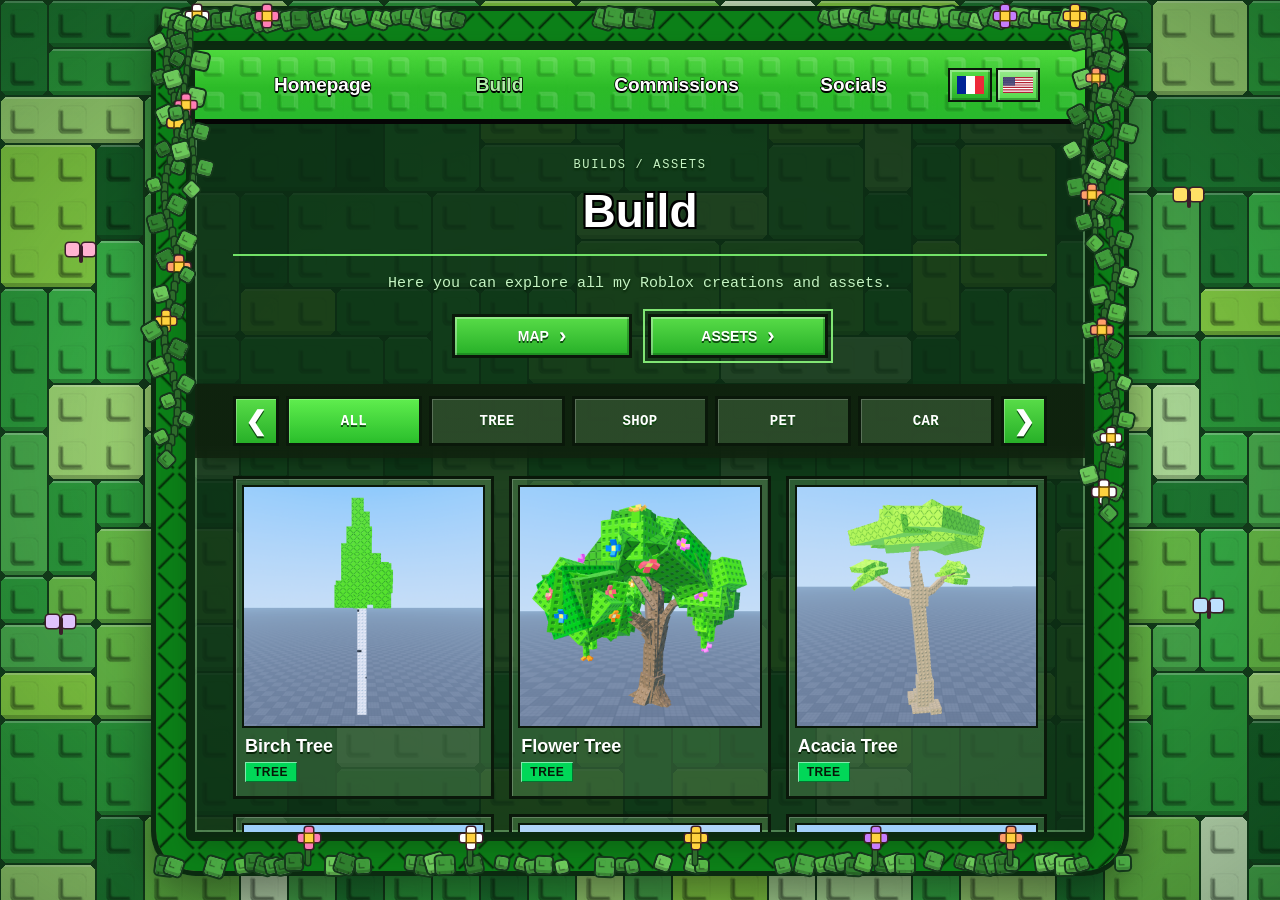
==== commit d80f46e3: "Thème verdure : fond en mosaïque de briques, cadre Weld, lianes et fleurs - Couleurs bleues du site " ====
--- a/build.html
+++ b/build.html
@@ -8,16 +8,18 @@
   <meta http-equiv="Expires" content="0">
   <meta name="description" content="IY1U7 Roblox builds and assets">
   <title>Build — Roblox Portfolio</title>
-  <link rel="stylesheet" href="styles.css?v=20260928-7">
-  <script src="translation.js?v=20260928-7" defer></script>
-  <script src="script.js?v=20260928-7" defer></script>
+  <link rel="stylesheet" href="styles.css?v=20261028-1">
+  <link rel="stylesheet" href="nature.css?v=20261028-1">
+  <script src="translation.js?v=20261028-1" defer></script>
+  <script src="script.js?v=20261028-1" defer></script>
+  <script src="nature.js?v=20261028-1" defer></script>
 </head>
 <body>
   <div class="page-shell payment-shell build-shell">
     <header class="site-header">
       <button class="menu-button" aria-expanded="false" aria-controls="main-navigation">Menu</button>
       <nav id="main-navigation" aria-label="Main navigation">
-        <a href="index.html?v=20260928-7">Homepage</a><a class="active" href="build.html?v=20260928-7">Build</a><a href="contribution.html?v=20260928-7">Commissions</a><a href="socials.html?v=20260928-7">Socials</a><div class="language-toggle notranslate" translate="no" role="group" aria-label="Language"><button type="button" data-lang="fr" aria-label="Français" title="Français"><svg viewBox="0 0 30 20" width="27" height="18" role="img" aria-label="🇫🇷"><path fill="#fff" d="M0 0h30v20H0z"/><path fill="#002395" d="M0 0h10v20H0z"/><path fill="#ed2939" d="M20 0h10v20H20z"/></svg></button><button type="button" data-lang="en" aria-label="English" title="English"><svg viewBox="0 0 38 20" width="30" height="18" role="img" aria-label="🇺🇸"><path fill="#fff" d="M0 0h38v20H0z"/><path stroke="#b22234" stroke-width="1.54" d="M0 .77h38M0 3.85h38M0 6.93h38M0 10.01h38M0 13.09h38M0 16.17h38M0 19.25h38"/><path fill="#3c3b6e" d="M0 0h15.2v10.77H0z"/><path fill="#fff" d="M1.25 0.6l.13 .27 .3 .04-.22 .21 .05 .3-.26-.14-.27 .14 .05-.3-.22-.21 .3-.04z M3.79 0.6l.13 .27 .3 .04-.22 .21 .05 .3-.26-.14-.27 .14 .05-.3-.22-.21 .3-.04z M6.33 0.6l.13 .27 .3 .04-.22 .21 .05 .3-.26-.14-.27 .14 .05-.3-.22-.21 .3-.04z M8.870000000000001 0.6l.13 .27 .3 .04-.22 .21 .05 .3-.26-.14-.27 .14 .05-.3-.22-.21 .3-.04z M11.41 0.6l.13 .27 .3 .04-.22 .21 .05 .3-.26-.14-.27 .14 .05-.3-.22-.21 .3-.04z M13.95 0.6l.13 .27 .3 .04-.22 .21 .05 .3-.26-.14-.27 .14 .05-.3-.22-.21 .3-.04z M2.52 1.7000000000000002l.13 .27 .3 .04-.22 .21 .05 .3-.26-.14-.27 .14 .05-.3-.22-.21 .3-.04z M5.0600000000000005 1.7000000000000002l.13 .27 .3 .04-.22 .21 .05 .3-.26-.14-.27 .14 .05-.3-.22-.21 .3-.04z M7.6 1.7000000000000002l.13 .27 .3 .04-.22 .21 .05 .3-.26-.14-.27 .14 .05-.3-.22-.21 .3-.04z M10.14 1.7000000000000002l.13 .27 .3 .04-.22 .21 .05 .3-.26-.14-.27 .14 .05-.3-.22-.21 .3-.04z M12.68 1.7000000000000002l.13 .27 .3 .04-.22 .21 .05 .3-.26-.14-.27 .14 .05-.3-.22-.21 .3-.04z M1.25 2.8000000000000003l.13 .27 .3 .04-.22 .21 .05 .3-.26-.14-.27 .14 .05-.3-.22-.21 .3-.04z M3.79 2.8000000000000003l.13 .27 .3 .04-.22 .21 .05 .3-.26-.14-.27 .14 .05-.3-.22-.21 .3-.04z M6.33 2.8000000000000003l.13 .27 .3 .04-.22 .21 .05 .3-.26-.14-.27 .14 .05-.3-.22-.21 .3-.04z M8.870000000000001 2.8000000000000003l.13 .27 .3 .04-.22 .21 .05 .3-.26-.14-.27 .14 .05-.3-.22-.21 .3-.04z M11.41 2.8000000000000003l.13 .27 .3 .04-.22 .21 .05 .3-.26-.14-.27 .14 .05-.3-.22-.21 .3-.04z M13.95 2.8000000000000003l.13 .27 .3 .04-.22 .21 .05 .3-.26-.14-.27 .14 .05-.3-.22-.21 .3-.04z M2.52 3.900000000000001l.13 .27 .3 .04-.22 .21 .05 .3-.26-.14-.27 .14 .05-.3-.22-.21 .3-.04z M5.0600000000000005 3.900000000000001l.13 .27 .3 .04-.22 .21 .05 .3-.26-.14-.27 .14 .05-.3-.22-.21 .3-.04z M7.6 3.900000000000001l.13 .27 .3 .04-.22 .21 .05 .3-.26-.14-.27 .14 .05-.3-.22-.21 .3-.04z M10.14 3.900000000000001l.13 .27 .3 .04-.22 .21 .05 .3-.26-.14-.27 .14 .05-.3-.22-.21 .3-.04z M12.68 3.900000000000001l.13 .27 .3 .04-.22 .21 .05 .3-.26-.14-.27 .14 .05-.3-.22-.21 .3-.04z M1.25 5l.13 .27 .3 .04-.22 .21 .05 .3-.26-.14-.27 .14 .05-.3-.22-.21 .3-.04z M3.79 5l.13 .27 .3 .04-.22 .21 .05 .3-.26-.14-.27 .14 .05-.3-.22-.21 .3-.04z M6.33 5l.13 .27 .3 .04-.22 .21 .05 .3-.26-.14-.27 .14 .05-.3-.22-.21 .3-.04z M8.870000000000001 5l.13 .27 .3 .04-.22 .21 .05 .3-.26-.14-.27 .14 .05-.3-.22-.21 .3-.04z M11.41 5l.13 .27 .3 .04-.22 .21 .05 .3-.26-.14-.27 .14 .05-.3-.22-.21 .3-.04z M13.95 5l.13 .27 .3 .04-.22 .21 .05 .3-.26-.14-.27 .14 .05-.3-.22-.21 .3-.04z M2.52 6.1l.13 .27 .3 .04-.22 .21 .05 .3-.26-.14-.27 .14 .05-.3-.22-.21 .3-.04z M5.0600000000000005 6.1l.13 .27 .3 .04-.22 .21 .05 .3-.26-.14-.27 .14 .05-.3-.22-.21 .3-.04z M7.6 6.1l.13 .27 .3 .04-.22 .21 .05 .3-.26-.14-.27 .14 .05-.3-.22-.21 .3-.04z M10.14 6.1l.13 .27 .3 .04-.22 .21 .05 .3-.26-.14-.27 .14 .05-.3-.22-.21 .3-.04z M12.68 6.1l.13 .27 .3 .04-.22 .21 .05 .3-.26-.14-.27 .14 .05-.3-.22-.21 .3-.04z M1.25 7.2l.13 .27 .3 .04-.22 .21 .05 .3-.26-.14-.27 .14 .05-.3-.22-.21 .3-.04z M3.79 7.2l.13 .27 .3 .04-.22 .21 .05 .3-.26-.14-.27 .14 .05-.3-.22-.21 .3-.04z M6.33 7.2l.13 .27 .3 .04-.22 .21 .05 .3-.26-.14-.27 .14 .05-.3-.22-.21 .3-.04z M8.870000000000001 7.2l.13 .27 .3 .04-.22 .21 .05 .3-.26-.14-.27 .14 .05-.3-.22-.21 .3-.04z M11.41 7.2l.13 .27 .3 .04-.22 .21 .05 .3-.26-.14-.27 .14 .05-.3-.22-.21 .3-.04z M13.95 7.2l.13 .27 .3 .04-.22 .21 .05 .3-.26-.14-.27 .14 .05-.3-.22-.21 .3-.04z M2.52 8.3l.13 .27 .3 .04-.22 .21 .05 .3-.26-.14-.27 .14 .05-.3-.22-.21 .3-.04z M5.0600000000000005 8.3l.13 .27 .3 .04-.22 .21 .05 .3-.26-.14-.27 .14 .05-.3-.22-.21 .3-.04z M7.6 8.3l.13 .27 .3 .04-.22 .21 .05 .3-.26-.14-.27 .14 .05-.3-.22-.21 .3-.04z M10.14 8.3l.13 .27 .3 .04-.22 .21 .05 .3-.26-.14-.27 .14 .05-.3-.22-.21 .3-.04z M12.68 8.3l.13 .27 .3 .04-.22 .21 .05 .3-.26-.14-.27 .14 .05-.3-.22-.21 .3-.04z M1.25 9.4l.13 .27 .3 .04-.22 .21 .05 .3-.26-.14-.27 .14 .05-.3-.22-.21 .3-.04z M3.79 9.4l.13 .27 .3 .04-.22 .21 .05 .3-.26-.14-.27 .14 .05-.3-.22-.21 .3-.04z M6.33 9.4l.13 .27 .3 .04-.22 .21 .05 .3-.26-.14-.27 .14 .05-.3-.22-.21 .3-.04z M8.870000000000001 9.4l.13 .27 .3 .04-.22 .21 .05 .3-.26-.14-.27 .14 .05-.3-.22-.21 .3-.04z M11.41 9.4l.13 .27 .3 .04-.22 .21 .05 .3-.26-.14-.27 .14 .05-.3-.22-.21 .3-.04z M13.95 9.4l.13 .27 .3 .04-.22 .21 .05 .3-.26-.14-.27 .14 .05-.3-.22-.21 .3-.04z"/></svg></button></div>
+        <a href="index.html?v=20261028-1">Homepage</a><a class="active" href="build.html?v=20261028-1">Build</a><a href="contribution.html?v=20261028-1">Commissions</a><a href="socials.html?v=20261028-1">Socials</a><div class="language-toggle notranslate" translate="no" role="group" aria-label="Language"><button type="button" data-lang="fr" aria-label="Français" title="Français"><svg viewBox="0 0 30 20" width="27" height="18" role="img" aria-label="🇫🇷"><path fill="#fff" d="M0 0h30v20H0z"/><path fill="#002395" d="M0 0h10v20H0z"/><path fill="#ed2939" d="M20 0h10v20H20z"/></svg></button><button type="button" data-lang="en" aria-label="English" title="English"><svg viewBox="0 0 38 20" width="30" height="18" role="img" aria-label="🇺🇸"><path fill="#fff" d="M0 0h38v20H0z"/><path stroke="#b22234" stroke-width="1.54" d="M0 .77h38M0 3.85h38M0 6.93h38M0 10.01h38M0 13.09h38M0 16.17h38M0 19.25h38"/><path fill="#3c3b6e" d="M0 0h15.2v10.77H0z"/><path fill="#fff" d="M1.25 0.6l.13 .27 .3 .04-.22 .21 .05 .3-.26-.14-.27 .14 .05-.3-.22-.21 .3-.04z M3.79 0.6l.13 .27 .3 .04-.22 .21 .05 .3-.26-.14-.27 .14 .05-.3-.22-.21 .3-.04z M6.33 0.6l.13 .27 .3 .04-.22 .21 .05 .3-.26-.14-.27 .14 .05-.3-.22-.21 .3-.04z M8.870000000000001 0.6l.13 .27 .3 .04-.22 .21 .05 .3-.26-.14-.27 .14 .05-.3-.22-.21 .3-.04z M11.41 0.6l.13 .27 .3 .04-.22 .21 .05 .3-.26-.14-.27 .14 .05-.3-.22-.21 .3-.04z M13.95 0.6l.13 .27 .3 .04-.22 .21 .05 .3-.26-.14-.27 .14 .05-.3-.22-.21 .3-.04z M2.52 1.7000000000000002l.13 .27 .3 .04-.22 .21 .05 .3-.26-.14-.27 .14 .05-.3-.22-.21 .3-.04z M5.0600000000000005 1.7000000000000002l.13 .27 .3 .04-.22 .21 .05 .3-.26-.14-.27 .14 .05-.3-.22-.21 .3-.04z M7.6 1.7000000000000002l.13 .27 .3 .04-.22 .21 .05 .3-.26-.14-.27 .14 .05-.3-.22-.21 .3-.04z M10.14 1.7000000000000002l.13 .27 .3 .04-.22 .21 .05 .3-.26-.14-.27 .14 .05-.3-.22-.21 .3-.04z M12.68 1.7000000000000002l.13 .27 .3 .04-.22 .21 .05 .3-.26-.14-.27 .14 .05-.3-.22-.21 .3-.04z M1.25 2.8000000000000003l.13 .27 .3 .04-.22 .21 .05 .3-.26-.14-.27 .14 .05-.3-.22-.21 .3-.04z M3.79 2.8000000000000003l.13 .27 .3 .04-.22 .21 .05 .3-.26-.14-.27 .14 .05-.3-.22-.21 .3-.04z M6.33 2.8000000000000003l.13 .27 .3 .04-.22 .21 .05 .3-.26-.14-.27 .14 .05-.3-.22-.21 .3-.04z M8.870000000000001 2.8000000000000003l.13 .27 .3 .04-.22 .21 .05 .3-.26-.14-.27 .14 .05-.3-.22-.21 .3-.04z M11.41 2.8000000000000003l.13 .27 .3 .04-.22 .21 .05 .3-.26-.14-.27 .14 .05-.3-.22-.21 .3-.04z M13.95 2.8000000000000003l.13 .27 .3 .04-.22 .21 .05 .3-.26-.14-.27 .14 .05-.3-.22-.21 .3-.04z M2.52 3.900000000000001l.13 .27 .3 .04-.22 .21 .05 .3-.26-.14-.27 .14 .05-.3-.22-.21 .3-.04z M5.0600000000000005 3.900000000000001l.13 .27 .3 .04-.22 .21 .05 .3-.26-.14-.27 .14 .05-.3-.22-.21 .3-.04z M7.6 3.900000000000001l.13 .27 .3 .04-.22 .21 .05 .3-.26-.14-.27 .14 .05-.3-.22-.21 .3-.04z M10.14 3.900000000000001l.13 .27 .3 .04-.22 .21 .05 .3-.26-.14-.27 .14 .05-.3-.22-.21 .3-.04z M12.68 3.900000000000001l.13 .27 .3 .04-.22 .21 .05 .3-.26-.14-.27 .14 .05-.3-.22-.21 .3-.04z M1.25 5l.13 .27 .3 .04-.22 .21 .05 .3-.26-.14-.27 .14 .05-.3-.22-.21 .3-.04z M3.79 5l.13 .27 .3 .04-.22 .21 .05 .3-.26-.14-.27 .14 .05-.3-.22-.21 .3-.04z M6.33 5l.13 .27 .3 .04-.22 .21 .05 .3-.26-.14-.27 .14 .05-.3-.22-.21 .3-.04z M8.870000000000001 5l.13 .27 .3 .04-.22 .21 .05 .3-.26-.14-.27 .14 .05-.3-.22-.21 .3-.04z M11.41 5l.13 .27 .3 .04-.22 .21 .05 .3-.26-.14-.27 .14 .05-.3-.22-.21 .3-.04z M13.95 5l.13 .27 .3 .04-.22 .21 .05 .3-.26-.14-.27 .14 .05-.3-.22-.21 .3-.04z M2.52 6.1l.13 .27 .3 .04-.22 .21 .05 .3-.26-.14-.27 .14 .05-.3-.22-.21 .3-.04z M5.0600000000000005 6.1l.13 .27 .3 .04-.22 .21 .05 .3-.26-.14-.27 .14 .05-.3-.22-.21 .3-.04z M7.6 6.1l.13 .27 .3 .04-.22 .21 .05 .3-.26-.14-.27 .14 .05-.3-.22-.21 .3-.04z M10.14 6.1l.13 .27 .3 .04-.22 .21 .05 .3-.26-.14-.27 .14 .05-.3-.22-.21 .3-.04z M12.68 6.1l.13 .27 .3 .04-.22 .21 .05 .3-.26-.14-.27 .14 .05-.3-.22-.21 .3-.04z M1.25 7.2l.13 .27 .3 .04-.22 .21 .05 .3-.26-.14-.27 .14 .05-.3-.22-.21 .3-.04z M3.79 7.2l.13 .27 .3 .04-.22 .21 .05 .3-.26-.14-.27 .14 .05-.3-.22-.21 .3-.04z M6.33 7.2l.13 .27 .3 .04-.22 .21 .05 .3-.26-.14-.27 .14 .05-.3-.22-.21 .3-.04z M8.870000000000001 7.2l.13 .27 .3 .04-.22 .21 .05 .3-.26-.14-.27 .14 .05-.3-.22-.21 .3-.04z M11.41 7.2l.13 .27 .3 .04-.22 .21 .05 .3-.26-.14-.27 .14 .05-.3-.22-.21 .3-.04z M13.95 7.2l.13 .27 .3 .04-.22 .21 .05 .3-.26-.14-.27 .14 .05-.3-.22-.21 .3-.04z M2.52 8.3l.13 .27 .3 .04-.22 .21 .05 .3-.26-.14-.27 .14 .05-.3-.22-.21 .3-.04z M5.0600000000000005 8.3l.13 .27 .3 .04-.22 .21 .05 .3-.26-.14-.27 .14 .05-.3-.22-.21 .3-.04z M7.6 8.3l.13 .27 .3 .04-.22 .21 .05 .3-.26-.14-.27 .14 .05-.3-.22-.21 .3-.04z M10.14 8.3l.13 .27 .3 .04-.22 .21 .05 .3-.26-.14-.27 .14 .05-.3-.22-.21 .3-.04z M12.68 8.3l.13 .27 .3 .04-.22 .21 .05 .3-.26-.14-.27 .14 .05-.3-.22-.21 .3-.04z M1.25 9.4l.13 .27 .3 .04-.22 .21 .05 .3-.26-.14-.27 .14 .05-.3-.22-.21 .3-.04z M3.79 9.4l.13 .27 .3 .04-.22 .21 .05 .3-.26-.14-.27 .14 .05-.3-.22-.21 .3-.04z M6.33 9.4l.13 .27 .3 .04-.22 .21 .05 .3-.26-.14-.27 .14 .05-.3-.22-.21 .3-.04z M8.870000000000001 9.4l.13 .27 .3 .04-.22 .21 .05 .3-.26-.14-.27 .14 .05-.3-.22-.21 .3-.04z M11.41 9.4l.13 .27 .3 .04-.22 .21 .05 .3-.26-.14-.27 .14 .05-.3-.22-.21 .3-.04z M13.95 9.4l.13 .27 .3 .04-.22 .21 .05 .3-.26-.14-.27 .14 .05-.3-.22-.21 .3-.04z"/></svg></button></div>
       </nav>
     </header>
 
--- a/styles.css
+++ b/styles.css
@@ -1,4 +1,4 @@
-:root{--page:#a7a7a7;--outer:#424242;--ink:#0d0d0d;--blue:#1596da}
+:root{--page:#a7a7a7;--outer:#424242;--ink:#0d0d0d;--blue:#36a82f}
 .gtranslate_wrapper{position:fixed!important;left:-9999px!important;top:-9999px!important;width:1px!important;height:1px!important;overflow:hidden!important;opacity:0!important;pointer-events:none!important}
 *{box-sizing:border-box}
 html,body{min-height:100%;margin:0}
@@ -42,17 +42,17 @@
 .method-step{padding-bottom:30px}
 .payment-methods{display:flex;flex-direction:column;gap:0;max-width:700px;margin:0 auto;border:2px solid #333;background:#b8b8b8;padding:10px 16px;box-shadow:inset 1px 1px #ddd,inset -1px -1px #858585}
 .payment-method{height:48px;padding:0 6px;border:0;background:transparent;display:grid;grid-template-columns:22px 1fr 54px;align-items:center;gap:12px;color:#111;text-align:left;font:17px "Courier New",monospace;cursor:pointer;transition:background .16s ease}
-.payment-method i{width:17px;height:17px;border:1px solid #111;border-radius:50%;background:#bdbdbd;position:relative;box-shadow:inset 0 0 0 1px #ddd}.payment-method.active i:after{content:"";position:absolute;width:7px;height:7px;left:4px;top:4px;border-radius:50%;background:#278fca;box-shadow:0 0 0 1px #17628d}
+.payment-method i{width:17px;height:17px;border:1px solid #111;border-radius:50%;background:#bdbdbd;position:relative;box-shadow:inset 0 0 0 1px #ddd}.payment-method.active i:after{content:"";position:absolute;width:7px;height:7px;left:4px;top:4px;border-radius:50%;background:#409e3b;box-shadow:0 0 0 1px #2e7a2a}
 .payment-method b{font:22px "Courier New",monospace;color:#178b27;text-align:center}.payment-method span small{margin-left:8px;color:#555;font-size:9px}.payment-method.coming{opacity:.62;cursor:not-allowed}
 .payment-logo{display:block;width:54px;height:32px;object-fit:contain;justify-self:center;pointer-events:none;-webkit-user-drag:none}
 .robux-logo{width:31px;height:31px}.paypal-logo{width:30px;height:30px}.card-logo{width:46px;height:32px}
 .payment-method.active{outline:0;background:#ffffff18}
-.payment-method:not(.active):hover{background:rgba(42,158,255,.24)}
+.payment-method:not(.active):hover{background:rgba(54,216,51,.24)}
 .payment-panel{max-width:790px;padding:22px 16px 25px;background:transparent;box-shadow:none}
 .payment-panel[hidden]{display:none}
 .step-description{margin:-7px 0 20px;padding-left:37px;color:#414141;font-size:11px;line-height:1.5}
 .calculator-copy{text-align:center}.calculator-copy>p:first-child{font-size:10px;letter-spacing:.14em}.calculator-copy h2{margin:10px 0 8px;font:32px Georgia,"Times New Roman",serif}.calculator-copy>p:last-child{margin:0;color:#404040;font-size:12px;line-height:1.5}
-.amount-form{margin:30px auto 0}.amount-form label{display:block;margin-bottom:8px;font-size:12px}.amount-input{display:grid;grid-template-columns:auto 1fr auto;border:2px solid #222;background:#d0d0d0}.amount-input>span{display:grid;place-items:center;padding:0 15px;border-right:1px solid #777;font-weight:bold;-webkit-user-select:none;user-select:none}.amount-input input{min-width:0;height:54px;border:0;background:transparent;padding:0 15px;font:22px Georgia,"Times New Roman",serif;outline:0;-moz-appearance:textfield;appearance:textfield}.amount-input input::-webkit-outer-spin-button,.amount-input input::-webkit-inner-spin-button{-webkit-appearance:none;margin:0}.amount-input button{width:66px;border:0;border-left:2px solid #222;background:#222;color:#fff;padding:0;cursor:pointer;display:grid;place-items:center;transition:filter .16s ease}.amount-input button:hover{background:#087db9;filter:brightness(.78)}.search-icon{display:block;width:34px;height:34px;background:url("assets/search-icon.png") center/contain no-repeat}.calculation-result{margin-top:22px}.calculation-result:empty{display:none}.calculation-result>p{text-align:center;margin:0;color:#414141;font-size:11px}.result-error{color:#7b1717!important}.result-summary{border:1px dashed #555;padding:16px;display:flex;flex-direction:column;gap:5px}.result-summary span,.result-summary small{font-size:10px;color:#484848}.result-summary b{font:22px Georgia,"Times New Roman",serif}.result-links{display:grid;grid-template-columns:repeat(2,1fr);gap:14px;margin-top:12px;padding:7px}.product-card{min-height:92px;padding:14px;background:linear-gradient(#cacaca,#a6a6a6);border:2px solid #222;color:#111;display:grid;place-items:center;cursor:pointer;position:relative;z-index:0;transition:transform .16s ease,box-shadow .16s ease,background .16s ease}.product-card:hover{z-index:2;transform:scale(1.045);background:linear-gradient(#6fe3ff,#0d8ff2);box-shadow:0 7px 15px #2227}.product-card:active{transform:scale(1.015)}.result-links b{font:21px Georgia,"Times New Roman",serif}.paypal-link{display:block;max-width:360px;margin:28px auto 0;padding:17px;border:2px solid #333;text-align:center;color:#555;text-decoration:none;background:#aaa}.paypal-link.disabled{pointer-events:none}
+.amount-form{margin:30px auto 0}.amount-form label{display:block;margin-bottom:8px;font-size:12px}.amount-input{display:grid;grid-template-columns:auto 1fr auto;border:2px solid #222;background:#d0d0d0}.amount-input>span{display:grid;place-items:center;padding:0 15px;border-right:1px solid #777;font-weight:bold;-webkit-user-select:none;user-select:none}.amount-input input{min-width:0;height:54px;border:0;background:transparent;padding:0 15px;font:22px Georgia,"Times New Roman",serif;outline:0;-moz-appearance:textfield;appearance:textfield}.amount-input input::-webkit-outer-spin-button,.amount-input input::-webkit-inner-spin-button{-webkit-appearance:none;margin:0}.amount-input button{width:66px;border:0;border-left:2px solid #222;background:#222;color:#fff;padding:0;cursor:pointer;display:grid;place-items:center;transition:filter .16s ease}.amount-input button:hover{background:#2c9d24;filter:brightness(.78)}.search-icon{display:block;width:34px;height:34px;background:url("assets/search-icon.png") center/contain no-repeat}.calculation-result{margin-top:22px}.calculation-result:empty{display:none}.calculation-result>p{text-align:center;margin:0;color:#414141;font-size:11px}.result-error{color:#7b1717!important}.result-summary{border:1px dashed #555;padding:16px;display:flex;flex-direction:column;gap:5px}.result-summary span,.result-summary small{font-size:10px;color:#484848}.result-summary b{font:22px Georgia,"Times New Roman",serif}.result-links{display:grid;grid-template-columns:repeat(2,1fr);gap:14px;margin-top:12px;padding:7px}.product-card{min-height:92px;padding:14px;background:linear-gradient(#cacaca,#a6a6a6);border:2px solid #222;color:#111;display:grid;place-items:center;cursor:pointer;position:relative;z-index:0;transition:transform .16s ease,box-shadow .16s ease,background .16s ease}.product-card:hover{z-index:2;transform:scale(1.045);background:linear-gradient(#75e267,#31b92d);box-shadow:0 7px 15px #2227}.product-card:active{transform:scale(1.015)}.result-links b{font:21px Georgia,"Times New Roman",serif}.paypal-link{display:block;max-width:360px;margin:28px auto 0;padding:17px;border:2px solid #333;text-align:center;color:#555;text-decoration:none;background:#aaa}.paypal-link.disabled{pointer-events:none}
 @media(max-width:1220px){.floating-part{display:none}}
 @media(max-width:1044px){body{padding:0}.page-shell{min-height:100vh;box-shadow:none}}
 @media(max-width:820px){.amount-grid{grid-template-columns:repeat(3,1fr)}}
@@ -82,58 +82,58 @@
 @media(prefers-reduced-motion:reduce){.floating-part,.part-cube{animation:none}}
 
 /* New Figma-inspired homepage */
-body.figma-home{min-height:100vh;padding:clamp(18px,5vh,58px) 14px;background:#72bee7 url("assets/figma-blue-map.png") center/cover fixed no-repeat;display:block;overflow-x:hidden}
-body.figma-home:before{content:"";position:fixed;inset:0;background:linear-gradient(120deg,rgba(255,255,255,.1),transparent 38%,rgba(0,74,181,.08));pointer-events:none}
-.index-window{position:relative;z-index:1;width:min(900px,96vw);height:min(820px,88vh);min-height:680px;margin:0 auto;border:5px solid #050505;background:rgba(17,35,48,.67);box-shadow:0 11px 24px rgba(0,22,66,.34),inset 0 0 0 2px rgba(194,232,255,.56);display:block;padding:0}
-.index-titlebar{height:78px;border-bottom:5px solid #050505;background:linear-gradient(#35d4ff,#058df7 55%,#0665f3);position:relative;display:grid;place-items:center;overflow:hidden}
+body.figma-home{min-height:100vh;padding:clamp(18px,5vh,58px) 14px;background:#71cb6b url("assets/figma-blue-map.png") center/cover fixed no-repeat;display:block;overflow-x:hidden}
+body.figma-home:before{content:"";position:fixed;inset:0;background:linear-gradient(120deg,rgba(255,255,255,.1),transparent 38%,rgba(29,152,32,.08));pointer-events:none}
+.index-window{position:relative;z-index:1;width:min(900px,96vw);height:min(820px,88vh);min-height:680px;margin:0 auto;border:5px solid #050505;background:rgba(23,43,22,.67);box-shadow:0 11px 24px rgba(11,55,13,.34),inset 0 0 0 2px rgba(169,238,166,.56);display:block;padding:0}
+.index-titlebar{height:78px;border-bottom:5px solid #050505;background:linear-gradient(#4cda3b,#2bbb27 55%,#28b92c);position:relative;display:grid;place-items:center;overflow:hidden}
 .index-titlebar:before{content:"";position:absolute;inset:0;background:url("assets/figma-studs.png") center/820px auto repeat;opacity:.32;mix-blend-mode:screen}
-.index-titlebar:after{content:"";position:absolute;inset:0;background:linear-gradient(90deg,rgba(255,255,255,.14),transparent 25%,transparent 72%,rgba(0,36,173,.18));pointer-events:none}
+.index-titlebar:after{content:"";position:absolute;inset:0;background:linear-gradient(90deg,rgba(255,255,255,.14),transparent 25%,transparent 72%,rgba(28,145,39,.18));pointer-events:none}
 .index-titlebar h1{position:relative;z-index:1;margin:0;color:#fff;font:900 38px/1 Arial,sans-serif;letter-spacing:-1px;text-shadow:-3px -3px 0 #000,3px -3px 0 #000,-3px 3px 0 #000,3px 3px 0 #000,0 5px 0 #000}
 .index-close{position:absolute;z-index:2;right:9px;top:8px;width:58px;height:58px;border:4px solid #050505;background:linear-gradient(135deg,#ff9dc8 0 15%,#ff3a73 16% 60%,#e10037 61%);color:#fff;display:grid;place-items:center;font:900 33px/1 Arial,sans-serif;text-shadow:-2px -2px 0 #8e001c,2px -2px 0 #8e001c,-2px 2px 0 #8e001c,2px 2px 0 #8e001c;box-shadow:inset 3px 3px #ffd4e4,inset -3px -3px #990026}
-.index-content{position:relative;height:calc(100% - 74px);min-height:597px;padding:54px 48px 40px;display:grid;grid-template-columns:230px 1fr;grid-template-rows:auto 1fr;column-gap:42px;color:white;text-shadow:0 2px 2px #00172b}
+.index-content{position:relative;height:calc(100% - 74px);min-height:597px;padding:54px 48px 40px;display:grid;grid-template-columns:230px 1fr;grid-template-rows:auto 1fr;column-gap:42px;color:white;text-shadow:0 2px 2px #072407}
 .index-profile{grid-row:1/3;display:flex;flex-direction:column;align-items:center;gap:14px;transform:translateY(-55px);-webkit-user-select:none;user-select:none}
-.index-avatar{width:218px;height:308px;margin-top:-20px;border:3px solid #07121d;background:rgba(164,220,246,.18);box-shadow:inset 0 0 0 2px rgba(255,255,255,.22);overflow:hidden;display:grid;place-items:center}
+.index-avatar{width:218px;height:308px;margin-top:-20px;border:3px solid #0b190b;background:rgba(151,224,145,.18);box-shadow:inset 0 0 0 2px rgba(255,255,255,.22);overflow:hidden;display:grid;place-items:center}
 .index-avatar img{width:118%;height:118%;object-fit:contain;pointer-events:none;-webkit-user-drag:none}
 .index-logo{display:block;width:210px;height:auto;filter:hue-rotate(210deg) saturate(1.18) drop-shadow(0 3px 0 #000);pointer-events:none;-webkit-user-drag:none}
 .index-intro{align-self:start;padding:18px 0 28px}
-.index-eyebrow{margin:0 0 7px;color:#7edcff;font:700 13px/1 "Courier New",monospace;letter-spacing:.14em}
+.index-eyebrow{margin:0 0 7px;color:#7ce473;font:700 13px/1 "Courier New",monospace;letter-spacing:.14em}
 .index-intro h2{margin:0 0 12px;font:900 31px/1.1 Arial,sans-serif;text-shadow:-2px -2px 0 #000,2px -2px 0 #000,-2px 2px 0 #000,2px 2px 0 #000}
-.index-description{max-width:505px;margin:0;color:#e7f6ff;font:17px/1.5 Arial,sans-serif}
-.group-card{position:relative;margin-top:24px;max-width:510px;height:158px;min-height:0;padding:10px 42px 10px 14px;border:3px solid #06121c;border-left-color:#39d9ff;background:linear-gradient(100deg,rgba(91,190,229,.32),rgba(16,67,104,.42));box-shadow:inset 2px 2px rgba(255,255,255,.15),0 4px 0 rgba(0,13,32,.3);display:grid;grid-template-columns:104px 1fr;gap:16px;align-items:center;color:#fff;text-decoration:none;transition:filter .15s,transform .15s}
-.group-card:hover,.group-card:focus-visible{filter:brightness(1.14);transform:translateY(-2px);outline:2px solid #71e5ff;outline-offset:2px}
-.group-card>img{width:104px;height:104px;object-fit:contain;background:#03070a;border:2px solid #07121d;pointer-events:none;-webkit-user-drag:none;user-select:none}
+.index-description{max-width:505px;margin:0;color:#c4f3c2;font:17px/1.5 Arial,sans-serif}
+.group-card{position:relative;margin-top:24px;max-width:510px;height:158px;min-height:0;padding:10px 42px 10px 14px;border:3px solid #0a180a;border-left-color:#50da3e;background:linear-gradient(100deg,rgba(98,199,89,.32),rgba(32,90,30,.42));box-shadow:inset 2px 2px rgba(255,255,255,.15),0 4px 0 rgba(5,27,6,.3);display:grid;grid-template-columns:104px 1fr;gap:16px;align-items:center;color:#fff;text-decoration:none;transition:filter .15s,transform .15s}
+.group-card:hover,.group-card:focus-visible{filter:brightness(1.14);transform:translateY(-2px);outline:2px solid #77e269;outline-offset:2px}
+.group-card>img{width:104px;height:104px;object-fit:contain;background:#040904;border:2px solid #0b190b;pointer-events:none;-webkit-user-drag:none;user-select:none}
 .group-card-content{min-width:0;display:flex;flex-direction:column;align-items:flex-start}
-.group-label{color:#7ee7ff;font:700 11px/1.2 "Courier New",monospace;letter-spacing:.12em}
+.group-label{color:#80e473;font:700 11px/1.2 "Courier New",monospace;letter-spacing:.12em}
 .group-card strong{margin:2px 0 4px;font:900 23px/1.1 Arial,sans-serif;text-shadow:-2px -2px 0 #000,2px -2px 0 #000,-2px 2px 0 #000,2px 2px 0 #000}
-.group-support{color:#fff;font:700 15px/1.35 Arial,sans-serif;text-shadow:0 1px 2px #00101f}
-.group-goal-heading{width:100%;margin-top:6px;display:flex;justify-content:space-between;align-items:center;gap:16px;color:#fff;font:700 13px/1.2 Arial,sans-serif;text-shadow:0 1px 2px #00101f}
+.group-support{color:#fff;font:700 15px/1.35 Arial,sans-serif;text-shadow:0 1px 2px #051a05}
+.group-goal-heading{width:100%;margin-top:6px;display:flex;justify-content:space-between;align-items:center;gap:16px;color:#fff;font:700 13px/1.2 Arial,sans-serif;text-shadow:0 1px 2px #051a05}
 .group-goal-heading em{color:#fff;font-style:normal;white-space:nowrap}
-.group-progress{width:100%;height:11px;margin-top:3px;padding:2px;border:2px solid #06121c;background:rgba(0,17,39,.72);box-shadow:inset 1px 1px rgba(255,255,255,.15)}
-.group-progress i{display:block;width:5%;height:100%;background:linear-gradient(90deg,#087cef,#49e4ff);box-shadow:0 0 8px #37d9ff}
-.group-arrow{position:absolute;right:15px;top:50%;translate:0 -50%;font:900 35px/1 Arial,sans-serif;color:#8beaff;text-shadow:0 2px #00214a}
+.group-progress{width:100%;height:11px;margin-top:3px;padding:2px;border:2px solid #0a180a;background:rgba(6,33,7,.72);box-shadow:inset 1px 1px rgba(255,255,255,.15)}
+.group-progress i{display:block;width:5%;height:100%;background:linear-gradient(90deg,#29b628,#5ddd4b);box-shadow:0 0 8px #4fda3d}
+.group-arrow{position:absolute;right:15px;top:50%;translate:0 -50%;font:900 35px/1 Arial,sans-serif;color:#89e67c;text-shadow:0 2px #0c3e0d}
 .index-navigation{align-self:start;display:grid;grid-template-columns:repeat(2,minmax(0,1fr));gap:10px}
-.index-navigation a{min-height:52px;border:3px solid #06121c;background:linear-gradient(rgba(63,191,255,.88),rgba(2,101,222,.9));color:#fff;text-decoration:none;padding:0 15px;display:flex;align-items:center;gap:12px;font:900 17px Arial,sans-serif;text-shadow:0 2px 0 #06254b;box-shadow:inset 2px 2px rgba(255,255,255,.35),inset -2px -2px rgba(0,31,124,.46);transition:transform .12s,filter .12s}
-.index-navigation a span{color:#9de8ff;font:700 12px "Courier New",monospace}
+.index-navigation a{min-height:52px;border:3px solid #0a180a;background:linear-gradient(rgba(77,219,67,.88),rgba(37,187,39,.9));color:#fff;text-decoration:none;padding:0 15px;display:flex;align-items:center;gap:12px;font:900 17px Arial,sans-serif;text-shadow:0 2px 0 #114012;box-shadow:inset 2px 2px rgba(255,255,255,.35),inset -2px -2px rgba(20,104,27,.46);transition:transform .12s,filter .12s}
+.index-navigation a span{color:#93e98a;font:700 12px "Courier New",monospace}
 .index-navigation a:hover,.index-navigation a:focus-visible{transform:translateY(-2px) scale(1.015);filter:brightness(1.15);outline:2px solid white;outline-offset:1px}
-.index-navigation a.active{background:linear-gradient(#5ee8ff,#128aff)}
-.index-content>.language-toggle{position:absolute;right:14px;bottom:12px;background:linear-gradient(#46d9ff,#0874ee);border:2px solid #050505;color:#fff;box-shadow:inset 1px 1px #c8f5ff,inset -1px -1px #003fa9;text-shadow:0 1px #001b4b}
-.index-window>.modern-site-header{height:74px;border-bottom:5px solid #050505;background:linear-gradient(#35d4ff,#058df7 55%,#0665f3);overflow:hidden}
+.index-navigation a.active{background:linear-gradient(#6ce05a,#28ce27)}
+.index-content>.language-toggle{position:absolute;right:14px;bottom:12px;background:linear-gradient(#58dc48,#28b529);border:2px solid #050505;color:#fff;box-shadow:inset 1px 1px #b2efab,inset -1px -1px #1b8e20;text-shadow:0 1px #0c3f0e}
+.index-window>.modern-site-header{height:74px;border-bottom:5px solid #050505;background:linear-gradient(#4cda3b,#2bbb27 55%,#28b92c);overflow:hidden}
 .index-window>.modern-site-header:before{content:"";position:absolute;inset:0;background-image:url("assets/part-texture.png");background-size:calc(100% / 6) 200%;background-position:left center;background-repeat:repeat-x;opacity:.42;mix-blend-mode:normal}
 .index-window>.modern-site-header nav{width:95%}
 .index-window>.modern-site-header a{color:#fff;font:900 17px/1.2 Arial,sans-serif;-webkit-text-stroke:1.5px #000;paint-order:stroke fill;text-shadow:0 2px 0 #000}
-.index-window>.modern-site-header a:hover,.index-window>.modern-site-header a.active{color:#c9f5ff;-webkit-text-stroke:1.5px #000;text-shadow:0 2px 0 #000}
-@media(max-width:700px){body.figma-home{padding:14px}.index-window{width:100%;height:auto;min-height:0}.index-window>.modern-site-header{height:auto;min-height:62px;overflow:visible}.index-window>.modern-site-header nav{width:100%;background:linear-gradient(#22baff,#086cde);border:3px solid #06121c}.index-content{height:auto;min-height:0;padding:24px 20px 52px;grid-template-columns:1fr;grid-template-rows:auto;gap:20px}.index-profile{grid-row:auto;flex-direction:column;justify-content:center;transform:none}.index-avatar{width:118px;height:150px;margin-top:0}.index-logo{width:min(190px,48vw)}.index-intro{text-align:center;padding:0}.index-intro h2{font-size:25px}.index-description{font-size:15px}.group-card{height:auto;min-height:0;text-align:left;grid-template-columns:76px 1fr;padding:11px 34px 11px 11px}.group-card>img{width:76px;height:76px}.group-card strong{font-size:19px}.group-support{font-size:14px}.group-goal-heading{font-size:12px;flex-wrap:wrap;gap:5px}.index-navigation{grid-template-columns:1fr}.index-navigation a{min-height:48px}}
+.index-window>.modern-site-header a:hover,.index-window>.modern-site-header a.active{color:#b3efab;-webkit-text-stroke:1.5px #000;text-shadow:0 2px 0 #000}
+@media(max-width:700px){body.figma-home{padding:14px}.index-window{width:100%;height:auto;min-height:0}.index-window>.modern-site-header{height:auto;min-height:62px;overflow:visible}.index-window>.modern-site-header nav{width:100%;background:linear-gradient(#39d72d,#26a927);border:3px solid #0a180a}.index-content{height:auto;min-height:0;padding:24px 20px 52px;grid-template-columns:1fr;grid-template-rows:auto;gap:20px}.index-profile{grid-row:auto;flex-direction:column;justify-content:center;transform:none}.index-avatar{width:118px;height:150px;margin-top:0}.index-logo{width:min(190px,48vw)}.index-intro{text-align:center;padding:0}.index-intro h2{font-size:25px}.index-description{font-size:15px}.group-card{height:auto;min-height:0;text-align:left;grid-template-columns:76px 1fr;padding:11px 34px 11px 11px}.group-card>img{width:76px;height:76px}.group-card strong{font-size:19px}.group-support{font-size:14px}.group-goal-heading{font-size:12px;flex-wrap:wrap;gap:5px}.index-navigation{grid-template-columns:1fr}.index-navigation a{min-height:48px}}
 @media(max-width:420px){.index-titlebar h1{font-size:27px}.index-profile{flex-direction:column}.index-avatar{width:132px;height:168px}.index-logo{width:170px}}
 
 /* The payment page follows the currently selected portfolio mode. */
-body:not(.figma-home){background:#72bee7 url("assets/figma-blue-map.png") center/cover fixed no-repeat;padding:clamp(18px,5vh,58px) 14px}
-.payment-shell{width:min(900px,96vw);height:min(820px,88vh);min-height:680px;background:rgba(17,35,48,.72);border:5px solid #050505;box-shadow:0 11px 24px rgba(0,22,66,.38),inset 0 0 0 2px rgba(194,232,255,.4);overflow:auto}
-.payment-shell .site-header{height:74px;border-bottom:5px solid #050505;background:linear-gradient(#35d4ff,#058df7 55%,#0665f3);overflow:hidden}
+body:not(.figma-home){background:#71cb6b url("assets/figma-blue-map.png") center/cover fixed no-repeat;padding:clamp(18px,5vh,58px) 14px}
+.payment-shell{width:min(900px,96vw);height:min(820px,88vh);min-height:680px;background:rgba(23,43,22,.72);border:5px solid #050505;box-shadow:0 11px 24px rgba(11,55,13,.38),inset 0 0 0 2px rgba(169,238,166,.4);overflow:auto}
+.payment-shell .site-header{height:74px;border-bottom:5px solid #050505;background:linear-gradient(#4cda3b,#2bbb27 55%,#28b92c);overflow:hidden}
 .build-shell>.site-header{position:sticky;top:0;z-index:100;flex:0 0 auto}
 .payment-shell .site-header:before{content:"";position:absolute;inset:0;background-image:url("assets/part-texture.png");background-size:calc(100% / 6) 200%;background-position:left center;background-repeat:repeat-x;opacity:.42;mix-blend-mode:normal}
 .payment-shell .site-header nav{width:95%}
 .payment-shell .site-header a{color:#fff;font:900 17px/1.2 Arial,sans-serif;-webkit-text-stroke:1.5px #000;paint-order:stroke fill;text-shadow:0 2px 0 #000}
-.payment-shell .site-header a:hover,.payment-shell .site-header a.active{color:#c9f5ff;-webkit-text-stroke:1.5px #000;text-shadow:0 2px 0 #000}
+.payment-shell .site-header a:hover,.payment-shell .site-header a.active{color:#b3efab;-webkit-text-stroke:1.5px #000;text-shadow:0 2px 0 #000}
 .index-window>.modern-site-header a,.payment-shell .site-header a{display:inline-block;transition:font-size .16s ease,color .16s ease}
 .index-window>.modern-site-header a:hover,.index-window>.modern-site-header a:focus-visible,.payment-shell .site-header a:hover,.payment-shell .site-header a:focus-visible{font-size:19px}
 @media(min-width:761px){
@@ -152,102 +152,102 @@
     font-size:19px;
   }
 }
-.payment-page{color:#fff;text-shadow:0 2px 2px #00172b}
+.payment-page{color:#fff;text-shadow:0 2px 2px #072407}
 .payment-heading h1{font-family:Arial,sans-serif;font-weight:900;text-shadow:-2px -2px 0 #000,2px -2px 0 #000,-2px 2px 0 #000,2px 2px 0 #000}
-.payment-heading>p:first-child,.payment-step>h2,.amount-form label{color:#e8f8ff}
-.payment-step{border-color:#6edcff}
-.payment-methods{background:rgba(151,204,230,.32);border:3px solid #06121c;box-shadow:inset 2px 2px rgba(255,255,255,.25)}
-.payment-method{color:#fff;text-shadow:0 2px #001f50}
-.payment-method.active{background:linear-gradient(rgba(68,211,255,.6),rgba(0,104,225,.55))}
-.amount-input{border:3px solid #06121c;background:#d7f2ff;color:#071728;text-shadow:none}
-.amount-input button{background:linear-gradient(#40d8ff,#066ddd);border-left-color:#06121c}
+.payment-heading>p:first-child,.payment-step>h2,.amount-form label{color:#c6f4c3}
+.payment-step{border-color:#72e267}
+.payment-methods{background:rgba(141,206,137,.32);border:3px solid #0a180a;box-shadow:inset 2px 2px rgba(255,255,255,.25)}
+.payment-method{color:#fff;text-shadow:0 2px #0d430f}
+.payment-method.active{background:linear-gradient(rgba(85,220,71,.6),rgba(36,189,37,.55))}
+.amount-input{border:3px solid #0a180a;background:#baf1b6;color:#0c230c;text-shadow:none}
+.amount-input button{background:linear-gradient(#54db44,#28bb29);border-left-color:#0a180a}
 .amount-input button:hover{filter:brightness(.72)}
-.product-card{background:linear-gradient(#45d9ff,#0873e7);border:3px solid #06121c;color:#fff;text-shadow:0 2px #002256}
+.product-card{background:linear-gradient(#58dc48,#27b028);border:3px solid #0a180a;color:#fff;text-shadow:0 2px #0e4810}
 .contribution-page{position:relative;min-height:calc(100% - 74px);padding:38px 42px 56px}
 .contribution-page .payment-heading{margin-bottom:26px}
-.contribution-introduction{max-width:620px!important;margin:14px auto 0!important;color:#e7f6ff!important;font:15px/1.45 Arial,sans-serif!important;letter-spacing:0!important}
-.project-grid{display:grid;grid-template-columns:minmax(0,350px);justify-content:center;gap:18px;padding-top:22px;border-top:2px solid #6edcff}
-.project-card{display:block;overflow:hidden;border:2px solid #06121c;border-radius:8px;background:linear-gradient(145deg,rgba(97,159,190,.38),rgba(10,33,54,.78));box-shadow:inset 0 0 0 1px rgba(155,225,255,.23),0 8px 18px rgba(0,12,31,.25);color:#fff;text-decoration:none;transition:transform .16s ease,box-shadow .16s ease,border-color .16s ease}
-.project-card:hover,.project-card:focus-visible{transform:translateY(-4px);border-color:#39cfff;box-shadow:inset 0 0 0 1px rgba(184,236,255,.4),0 12px 24px rgba(0,14,40,.42);outline:none}
-.project-thumbnail{aspect-ratio:16/9;overflow:hidden;background:#102940;border-bottom:2px solid #06121c}
+.contribution-introduction{max-width:620px!important;margin:14px auto 0!important;color:#c4f3c2!important;font:15px/1.45 Arial,sans-serif!important;letter-spacing:0!important}
+.project-grid{display:grid;grid-template-columns:minmax(0,350px);justify-content:center;gap:18px;padding-top:22px;border-top:2px solid #72e267}
+.project-card{display:block;overflow:hidden;border:2px solid #0a180a;border-radius:8px;background:linear-gradient(145deg,rgba(98,165,93,.38),rgba(17,47,17,.78));box-shadow:inset 0 0 0 1px rgba(144,232,137,.23),0 8px 18px rgba(5,26,6,.25);color:#fff;text-decoration:none;transition:transform .16s ease,box-shadow .16s ease,border-color .16s ease}
+.project-card:hover,.project-card:focus-visible{transform:translateY(-4px);border-color:#4dda3e;box-shadow:inset 0 0 0 1px rgba(165,237,158,.4),0 12px 24px rgba(6,34,8,.42);outline:none}
+.project-thumbnail{aspect-ratio:16/9;overflow:hidden;background:#183818;border-bottom:2px solid #0a180a}
 .project-thumbnail img{display:block;width:100%;height:100%;object-fit:cover;-webkit-user-select:none;user-select:none;pointer-events:none}
 .project-card-content{padding:16px 17px 17px}
 .project-card h2{margin:0 0 10px;font:900 23px/1.1 Arial,sans-serif;text-shadow:-1px -1px 0 #000,1px -1px 0 #000,-1px 1px 0 #000,1px 1px 0 #000}
-.project-description{min-height:42px;margin:0 0 15px;color:#dcedf7;font:14px/1.45 Arial,sans-serif;text-shadow:0 1px #001b31}
-.project-details{margin:0;border-top:1px solid rgba(156,213,239,.3)}
-.project-details div{display:flex;justify-content:space-between;gap:14px;padding:9px 0;border-bottom:1px solid rgba(156,213,239,.22);font:12px/1.2 "Courier New",monospace}
-.project-details dt{color:#9fdfff}.project-details dd{margin:0;text-align:right;color:#fff}
-.project-link-label{display:inline-block;margin-top:14px;color:#58cfff;font:700 13px/1.2 "Courier New",monospace}
+.project-description{min-height:42px;margin:0 0 15px;color:#c1e5bf;font:14px/1.45 Arial,sans-serif;text-shadow:0 1px #092908}
+.project-details{margin:0;border-top:1px solid rgba(145,216,140,.3)}
+.project-details div{display:flex;justify-content:space-between;gap:14px;padding:9px 0;border-bottom:1px solid rgba(145,216,140,.22);font:12px/1.2 "Courier New",monospace}
+.project-details dt{color:#91e98c}.project-details dd{margin:0;text-align:right;color:#fff}
+.project-link-label{display:inline-block;margin-top:14px;color:#61df56;font:700 13px/1.2 "Courier New",monospace}
 .project-card:hover .project-link-label{color:#fff}
 .socials-page{position:relative;height:calc(100% - 74px);padding-top:42px}
 .socials-page .payment-heading{margin-bottom:24px}
-.socials-introduction{max-width:750px;margin:0 auto 18px;color:#e7f6ff;font-size:14px;line-height:1.5}
-.social-card{max-width:750px;min-height:122px;margin:0 auto 13px;padding:10px 20px;display:grid;grid-template-columns:100px 1fr 158px;align-items:center;gap:22px;border:3px solid #07121d;border-left-color:#24d4ff;background:rgba(137,201,229,.26);box-shadow:inset 1px 1px rgba(255,255,255,.22);color:#fff}
-.social-icon-frame{width:100px;height:100px;border:2px solid #07121d;background:#5965ed;overflow:hidden;display:grid;place-items:center;-webkit-user-select:none;user-select:none}
+.socials-introduction{max-width:750px;margin:0 auto 18px;color:#c4f3c2;font-size:14px;line-height:1.5}
+.social-card{max-width:750px;min-height:122px;margin:0 auto 13px;padding:10px 20px;display:grid;grid-template-columns:100px 1fr 158px;align-items:center;gap:22px;border:3px solid #0b190b;border-left-color:#41d72f;background:rgba(131,204,125,.26);box-shadow:inset 1px 1px rgba(255,255,255,.22);color:#fff}
+.social-icon-frame{width:100px;height:100px;border:2px solid #0b190b;background:#57ce68;overflow:hidden;display:grid;place-items:center;-webkit-user-select:none;user-select:none}
 .social-icon-frame img{display:block;width:100%;height:100%;object-fit:cover;pointer-events:none;-webkit-user-drag:none;-webkit-user-select:none;user-select:none}
 .discord-icon-frame img{width:100%;height:100%}
-.roblox-social-icon{background:rgba(159,215,241,.28)}
+.roblox-social-icon{background:rgba(147,218,142,.28)}
 .roblox-social-icon img{width:118%;height:118%;object-fit:contain}
 .social-card-copy{display:flex;min-width:0;flex-direction:column;align-items:flex-start;gap:7px}
-.social-card-label{color:#bfeeff;font:13px "Courier New",monospace;letter-spacing:.04em}
+.social-card-label{color:#aaeea4;font:13px "Courier New",monospace;letter-spacing:.04em}
 .social-card-copy strong{font:900 23px Arial,sans-serif;text-shadow:-2px -2px 0 #000,2px -2px 0 #000,-2px 2px 0 #000,2px 2px 0 #000}
-.social-card-copy small{color:#e3f5ff;font:12px/1.35 "Courier New",monospace}
-.social-action{min-height:40px;padding:0 13px;border:3px solid #06121c;background:linear-gradient(#45d9ff,#0873e7);color:#fff;text-decoration:none;display:flex;align-items:center;justify-content:center;gap:10px;font:900 12px Arial,sans-serif;text-shadow:0 2px #002256;box-shadow:inset 2px 2px rgba(255,255,255,.35),inset -2px -2px rgba(0,31,124,.46);cursor:pointer;transition:filter .14s ease,transform .14s ease}
+.social-card-copy small{color:#c2f3bf;font:12px/1.35 "Courier New",monospace}
+.social-action{min-height:40px;padding:0 13px;border:3px solid #0a180a;background:linear-gradient(#58dc48,#27b028);color:#fff;text-decoration:none;display:flex;align-items:center;justify-content:center;gap:10px;font:900 12px Arial,sans-serif;text-shadow:0 2px #0e4810;box-shadow:inset 2px 2px rgba(255,255,255,.35),inset -2px -2px rgba(20,104,27,.46);cursor:pointer;transition:filter .14s ease,transform .14s ease}
 .social-action:hover,.social-action:focus-visible{filter:brightness(.82);transform:translateY(-1px)}
 .social-action span{font-size:22px;line-height:1}
 .disabled-social-action{cursor:not-allowed;opacity:.58;filter:grayscale(.2)}
 .disabled-social-action:hover{transform:none;filter:grayscale(.2)}
-.socials-footer{position:absolute;left:50%;bottom:18px;width:calc(100% - 110px);max-width:750px;padding-top:18px;border-top:2px solid #6edcff;transform:translateX(-50%);text-align:center;color:#e7f6ff;font:13px/1.4 "Courier New",monospace}
-.socials-footer p{margin:3px 0}.socials-footer .footer-diamond{display:inline-block;color:#168dff;font-size:17px;text-shadow:1px 1px 0 #001d5b;transform:rotate(35deg)}
+.socials-footer{position:absolute;left:50%;bottom:18px;width:calc(100% - 110px);max-width:750px;padding-top:18px;border-top:2px solid #72e267;transform:translateX(-50%);text-align:center;color:#c4f3c2;font:13px/1.4 "Courier New",monospace}
+.socials-footer p{margin:3px 0}.socials-footer .footer-diamond{display:inline-block;color:#29d128;font-size:17px;text-shadow:1px 1px 0 #0f4c12;transform:rotate(35deg)}
 @media(max-width:700px){.socials-page{height:auto;padding-top:28px;padding-bottom:125px}.social-card{grid-template-columns:76px 1fr;padding:10px;gap:13px}.social-icon-frame{width:76px;height:76px}.social-action{grid-column:1/-1;width:100%}.socials-introduction{text-align:center}.socials-footer{bottom:35px}}
 .build-page{padding:34px 38px 55px}
 .build-page .payment-heading{margin-bottom:16px}
-.build-introduction{margin:0 auto 20px;padding-top:17px;border-top:2px solid #6edcff;text-align:center;color:#e7f6ff;font:15px/1.4 "Courier New",monospace}
-.build-filter-carousel{display:grid;grid-template-columns:46px minmax(0,1fr) 46px;align-items:stretch;gap:7px;margin:0 -38px 18px;padding:12px 38px;position:sticky;top:74px;z-index:90;background:linear-gradient(180deg,rgba(10,26,38,.98) 82%,rgba(10,26,38,.9));box-shadow:0 10px 14px -8px rgba(0,12,31,.55)}
-.build-filter-arrow{height:50px;border:3px solid #06121c;background:linear-gradient(#45d9ff,#0873e7);color:#fff;font:900 26px/1 Arial,sans-serif;text-shadow:0 2px #002256;cursor:pointer;box-shadow:inset 1px 1px rgba(255,255,255,.3);transition:filter .12s ease,transform .08s ease}
+.build-introduction{margin:0 auto 20px;padding-top:17px;border-top:2px solid #72e267;text-align:center;color:#c4f3c2;font:15px/1.4 "Courier New",monospace}
+.build-filter-carousel{display:grid;grid-template-columns:46px minmax(0,1fr) 46px;align-items:stretch;gap:7px;margin:0 -38px 18px;padding:12px 38px;position:sticky;top:74px;z-index:90;background:linear-gradient(180deg,rgba(15,34,14,.98) 82%,rgba(15,34,14,.9));box-shadow:0 10px 14px -8px rgba(5,26,6,.55)}
+.build-filter-arrow{height:50px;border:3px solid #0a180a;background:linear-gradient(#58dc48,#27b028);color:#fff;font:900 26px/1 Arial,sans-serif;text-shadow:0 2px #0e4810;cursor:pointer;box-shadow:inset 1px 1px rgba(255,255,255,.3);transition:filter .12s ease,transform .08s ease}
 .build-filter-arrow:hover{filter:brightness(.84)}
 .build-filter-arrow:active{transform:translateY(1px)}
 .build-filters{display:grid;grid-template-columns:repeat(5,minmax(0,1fr));gap:7px;margin:0}
 .build-filters button[hidden]{display:none}
-.build-filters button{min-width:0;height:50px;border:3px solid #06121c;background:rgba(154,205,230,.22);color:#fff;font:900 14px "Courier New",monospace;letter-spacing:.025em;text-shadow:0 2px #002256;cursor:pointer;box-shadow:inset 1px 1px rgba(255,255,255,.22);transition:filter .12s ease,background .12s ease}
-.build-filters button:hover,.build-filters button.active{background:linear-gradient(#45d9ff,#0873e7);filter:brightness(1.08)}
+.build-filters button{min-width:0;height:50px;border:3px solid #0a180a;background:rgba(143,207,139,.22);color:#fff;font:900 14px "Courier New",monospace;letter-spacing:.025em;text-shadow:0 2px #0e4810;cursor:pointer;box-shadow:inset 1px 1px rgba(255,255,255,.22);transition:filter .12s ease,background .12s ease}
+.build-filters button:hover,.build-filters button.active{background:linear-gradient(#58dc48,#27b028);filter:brightness(1.08)}
 .build-grid{display:grid;grid-template-columns:repeat(3,minmax(0,1fr));gap:15px}
-.build-card{min-width:0;padding:6px;border:3px solid #06121c;background:rgba(139,197,224,.25);box-shadow:inset 1px 1px rgba(255,255,255,.22);color:#fff}
-.build-preview{display:block;width:100%;aspect-ratio:1/1;padding:0;border:2px solid #06121c;background:#6d8ba2;overflow:hidden;cursor:default;pointer-events:none}
+.build-card{min-width:0;padding:6px;border:3px solid #0a180a;background:rgba(132,199,127,.25);box-shadow:inset 1px 1px rgba(255,255,255,.22);color:#fff}
+.build-preview{display:block;width:100%;aspect-ratio:1/1;padding:0;border:2px solid #0a180a;background:#698c68;overflow:hidden;cursor:default;pointer-events:none}
 .build-preview img{display:block;width:100%;height:100%;object-fit:cover;pointer-events:none;-webkit-user-select:none;user-select:none;-webkit-user-drag:none;transition:transform .16s ease}
 .build-preview:hover img{transform:scale(1.025)}
-.build-card h2{margin:8px 3px 5px;font:700 18px Arial,sans-serif;text-shadow:0 2px #00172b;white-space:nowrap;overflow:hidden;text-overflow:ellipsis}
+.build-card h2{margin:8px 3px 5px;font:700 18px Arial,sans-serif;text-shadow:0 2px #072407;white-space:nowrap;overflow:hidden;text-overflow:ellipsis}
 .build-tag{display:inline-block;margin:0 3px 8px;padding:4px 9px;background:#59c943;color:#071807;font:700 12px Arial,sans-serif;letter-spacing:.04em;line-height:1;text-shadow:none;box-shadow:inset 1px 1px rgba(255,255,255,.5),inset -1px -1px rgba(0,0,0,.45)}
 .build-card[data-build-category="trees"] .build-tag{background:#01D758}
 .build-card[data-build-category="flowers"] .build-tag{background:#DF73FF}
-.build-card[data-build-category="shops"] .build-tag{background:#25FDE9}
+.build-card[data-build-category="shops"] .build-tag{background:#53d62f}
 .build-card[data-build-category="cars"] .build-tag{background:#EB0000;color:#fff}
 .build-card[data-build-category="pets"] .build-tag{background:#FFF48D}
 .build-card[data-build-category="other"] .build-tag{background:#000;color:#fff}
 .build-card[data-build-category="statues"] .build-tag{background:#BABABA}
 .build-card[data-build-category="food"] .build-tag{background:#83A697}
-.build-card[data-build-category="guns"] .build-tag{background:#1034A6;color:#fff}
+.build-card[data-build-category="guns"] .build-tag{background:#288e31;color:#fff}
 .build-view{display:none!important}
 .build-view:hover{filter:brightness(.82)}.build-view span{font-size:25px;line-height:1}
-.build-empty{text-align:center;color:#e7f6ff;font:16px "Courier New",monospace}
-.build-lightbox{width:min(700px,92vw);padding:12px 12px 16px;border:4px solid #050505;background:#17384d;color:#fff;box-shadow:0 14px 50px #00172bcc}
-.build-lightbox::backdrop{background:rgba(0,15,32,.8)}
-.build-lightbox img{display:block;width:100%;max-height:70vh;object-fit:contain;border:2px solid #07121d;pointer-events:none;-webkit-user-select:none;user-select:none;-webkit-user-drag:none}
-.build-lightbox h2{margin:11px 48px 0;text-align:center;font:900 24px Arial,sans-serif;text-shadow:0 2px #00172b}
+.build-empty{text-align:center;color:#c4f3c2;font:16px "Courier New",monospace}
+.build-lightbox{width:min(700px,92vw);padding:12px 12px 16px;border:4px solid #050505;background:#214420;color:#fff;box-shadow:0 14px 50px #00172bcc}
+.build-lightbox::backdrop{background:rgba(5,27,5,.8)}
+.build-lightbox img{display:block;width:100%;max-height:70vh;object-fit:contain;border:2px solid #0b190b;pointer-events:none;-webkit-user-select:none;user-select:none;-webkit-user-drag:none}
+.build-lightbox h2{margin:11px 48px 0;text-align:center;font:900 24px Arial,sans-serif;text-shadow:0 2px #072407}
 .build-lightbox-close{position:absolute;right:17px;top:17px;width:42px;height:42px;border:3px solid #050505;background:linear-gradient(#ff6d9e,#df0845);color:#fff;font:900 28px/1 Arial,sans-serif;text-shadow:0 2px #760022;cursor:pointer}
 @media(max-width:760px){.build-shell{overflow:visible}.build-page{padding:28px 16px 45px}.build-filter-carousel{grid-template-columns:42px minmax(0,1fr) 42px;margin:0 -16px 18px;padding:10px 16px;top:62px}.build-filters{grid-template-columns:repeat(3,minmax(0,1fr))}.build-grid{grid-template-columns:1fr}.build-card h2{font-size:20px}}
 @media(max-width:520px){.build-filters{grid-template-columns:repeat(2,minmax(0,1fr))}}
 @media(max-width:760px){.contribution-page{padding:28px 16px 44px}.project-grid{grid-template-columns:1fr}.project-card h2{font-size:21px}}
-@media(max-width:760px){.payment-shell{height:auto;min-height:0}.payment-shell .site-header{overflow:visible}.payment-shell .site-header nav{background:linear-gradient(#22baff,#086cde);border:3px solid #06121c}}
+@media(max-width:760px){.payment-shell{height:auto;min-height:0}.payment-shell .site-header{overflow:visible}.payment-shell .site-header nav{background:linear-gradient(#39d72d,#26a927);border:3px solid #0a180a}}
 
 /* Asset and Map sections share the existing blue button style. */
 .build-tabs{display:flex;justify-content:center;gap:16px;margin:0 0 26px}
 .build-tabs .social-action{flex:0 1 180px;min-height:44px;font-size:14px;text-transform:uppercase}
-.build-tabs .social-action.active{outline:2px solid #80e9ff;outline-offset:3px}
+.build-tabs .social-action.active{outline:2px solid #81e574;outline-offset:3px}
 .build-tabs button:focus-visible{outline:3px solid #fff;outline-offset:3px}
 [role="tabpanel"][hidden]{display:none}
 .map-grid{display:grid;grid-template-columns:repeat(2,minmax(0,1fr));gap:20px;min-height:160px}
-.map-grid video{display:block;width:100%;aspect-ratio:16/9;object-fit:contain;background:#06121c;border:3px solid #06121c}
+.map-grid video{display:block;width:100%;aspect-ratio:16/9;object-fit:contain;background:#0a180a;border:3px solid #0a180a}
 @media(max-width:760px){.map-grid{grid-template-columns:1fr}}
 
 /* Center the visible navigation group with equal space on both sides. */
@@ -264,8 +264,8 @@
 
 .language-toggle{display:inline-flex;align-items:center;justify-content:center;gap:4px;padding:0;border:0;background:none;box-shadow:none}
 .language-toggle:hover,.language-toggle:active{background:none;box-shadow:none}
-.language-toggle [data-lang]{display:flex;align-items:center;justify-content:center;width:44px;height:34px;padding:5px;border:2px solid #06121c;background:linear-gradient(#45d9ff,#0873e7);box-shadow:inset 2px 2px rgba(255,255,255,.35),inset -2px -2px rgba(0,31,124,.46);opacity:1;cursor:pointer}
-.language-toggle [data-lang].active-language{background:linear-gradient(#a1f1ff,#48bfff);outline:none;text-shadow:none}
+.language-toggle [data-lang]{display:flex;align-items:center;justify-content:center;width:44px;height:34px;padding:5px;border:2px solid #0a180a;background:linear-gradient(#58dc48,#27b028);box-shadow:inset 2px 2px rgba(255,255,255,.35),inset -2px -2px rgba(20,104,27,.46);opacity:1;cursor:pointer}
+.language-toggle [data-lang].active-language{background:linear-gradient(#99e98d,#52dc4a);outline:none;text-shadow:none}
 .language-toggle [data-lang]:hover{filter:brightness(1.08)}
 .language-toggle [data-lang]:focus-visible{outline:2px solid white;outline-offset:2px}
 .language-toggle svg{display:block;flex-shrink:0}
--- a/nature.css
+++ b/nature.css
@@ -0,0 +1,37 @@
+/* ===== Thème verdure (v2) ===== */
+html,body{overflow-x:hidden}
+body.figma-home,body:not(.figma-home){background:#2e9e3e url("assets/nature-bricks.png") 0 0/960px 960px repeat fixed}
+body.figma-home:before{background:radial-gradient(ellipse at center,transparent 45%,rgba(6,40,14,.35))}
+body:not(.figma-home):before{content:"";position:fixed;inset:0;background:radial-gradient(ellipse at center,transparent 45%,rgba(6,40,14,.35));pointer-events:none;z-index:0}
+
+/* fenêtre principale : verre vert foncé, plus opaque pour rester lisible sur la mosaïque */
+.index-window,.payment-shell{background:rgba(12,44,20,.88);border-color:#0b2a10}
+
+/* ----- décor ----- */
+.nd-layer{position:absolute;left:0;top:0;pointer-events:none}
+.nd-back{z-index:0}
+.nd-front{z-index:20}
+.nd-frame{position:absolute;background:#38b54e url("assets/nature-weld.png") 0 0/40px 40px repeat;background-blend-mode:multiply;
+  -webkit-mask:linear-gradient(#000 0 0) content-box,linear-gradient(#000 0 0);-webkit-mask-composite:xor;mask-composite:exclude}
+.nd-rim{position:absolute;border:5px solid #0b2a10;box-shadow:0 18px 40px rgba(0,0,0,.4)}
+.nd-rim-in{position:absolute;border:4px solid #0b2a10}
+
+.nd-lf{position:absolute;border-radius:3px;background:#57b847 url("assets/nature-stud.png") 0 0/12px 12px;background-blend-mode:multiply;box-shadow:0 0 0 2px #14381a,inset 0 -3px 0 rgba(0,0,0,.2)}
+.nd-st{position:absolute;background:#2d6b2a;border-radius:2px;box-shadow:0 0 0 1.5px #14381a}
+.nd-fw{position:absolute;width:21px;height:21px}
+.nd-fw b{position:absolute;width:8px;height:8px;background:var(--c);border-radius:2px;box-shadow:0 0 0 1.5px #3b1d2a}
+.nd-fw u{position:absolute;left:7px;top:7px;width:8px;height:8px;background:#ffd23f;box-shadow:0 0 0 1.5px #6b4a00}
+.nd-vine{position:absolute;transform-origin:50% 0}
+.nd-bf{position:absolute;width:30px;height:24px}
+.nd-bf b{position:absolute;top:0;width:13px;height:13px;border-radius:3px;background:var(--c);box-shadow:0 0 0 1.5px #3b1d2a;transform-origin:15px 50%}
+.nd-bf b:first-child{left:0}.nd-bf b:nth-child(2){left:16px}
+.nd-bf u{position:absolute;left:13px;top:2px;width:4px;height:18px;background:#3b1d2a;border-radius:2px}
+
+@media (prefers-reduced-motion:no-preference){
+  .nd-vine{animation:nd-sway var(--d,5s) ease-in-out infinite alternate}
+  .nd-bf{animation:nd-fly var(--d,9s) ease-in-out infinite alternate}
+  .nd-bf b{animation:nd-flap .35s ease-in-out infinite alternate}
+}
+@keyframes nd-sway{from{transform:rotate(calc(var(--a,2deg)*-1))}to{transform:rotate(var(--a,2deg))}}
+@keyframes nd-fly{0%{transform:translate(0,0)}50%{transform:translate(var(--dx,30px),calc(var(--dy,-20px)*.5))}100%{transform:translate(calc(var(--dx,30px)*-.4),var(--dy,-20px))}}
+@keyframes nd-flap{from{transform:scaleX(1)}to{transform:scaleX(.35)}}
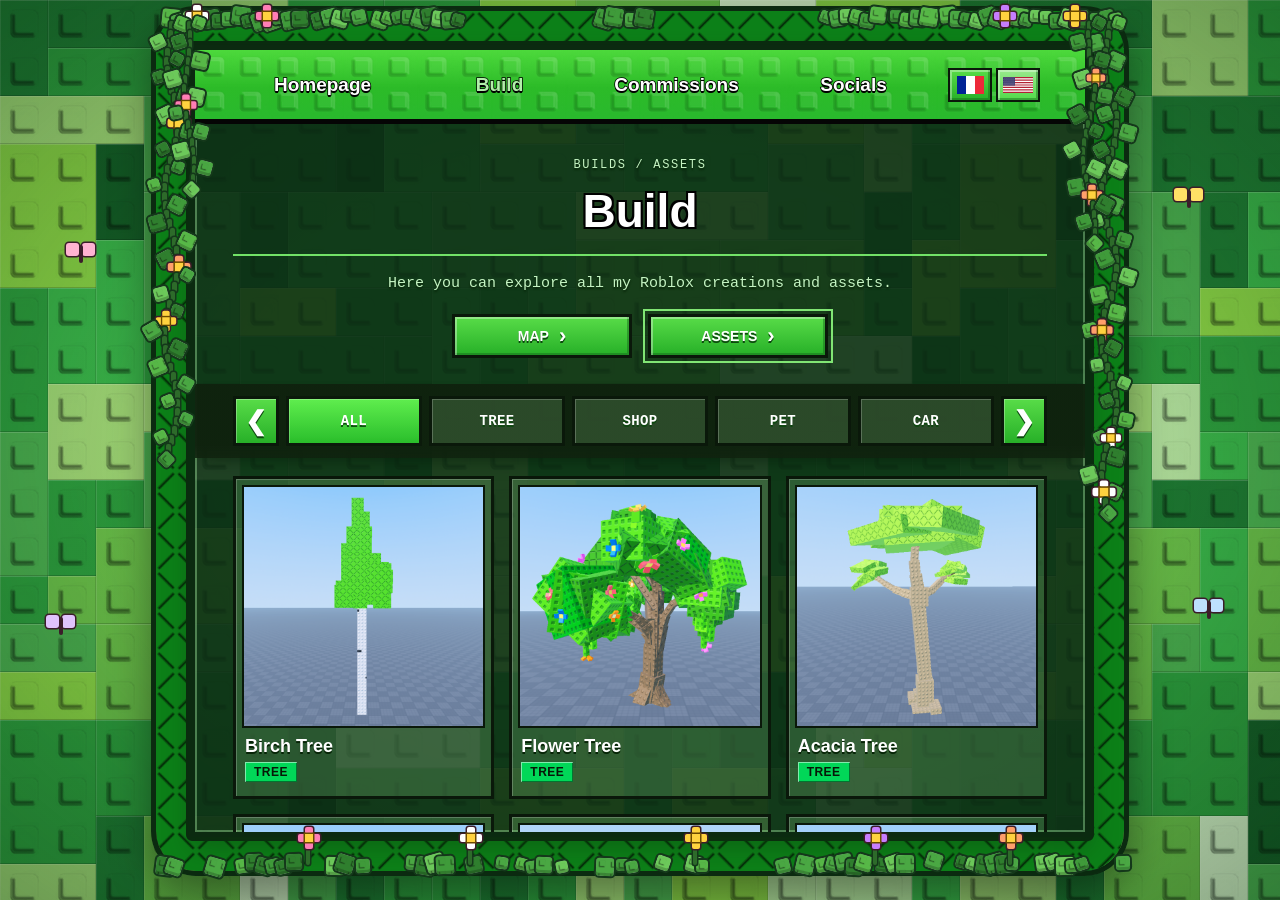
==== commit 8cc7e91d: "Fond : briques collées sans espace entre elles Co-Authored-By: Claude Opus 5.5 <noreply@anthropic.co" ====
--- a/build.html
+++ b/build.html
@@ -9,7 +9,7 @@
   <meta name="description" content="IY1U7 Roblox builds and assets">
   <title>Build — Roblox Portfolio</title>
   <link rel="stylesheet" href="styles.css?v=20261028-1">
-  <link rel="stylesheet" href="nature.css?v=20261028-1">
+  <link rel="stylesheet" href="nature.css?v=20261028-2">
   <script src="translation.js?v=20261028-1" defer></script>
   <script src="script.js?v=20261028-1" defer></script>
   <script src="nature.js?v=20261028-1" defer></script>
--- a/nature.css
+++ b/nature.css
@@ -1,6 +1,6 @@
 /* ===== Thème verdure (v2) ===== */
 html,body{overflow-x:hidden}
-body.figma-home,body:not(.figma-home){background:#2e9e3e url("assets/nature-bricks.png") 0 0/960px 960px repeat fixed}
+body.figma-home,body:not(.figma-home){background:#2e9e3e url("assets/nature-bricks.png?v=2") 0 0/960px 960px repeat fixed}
 body.figma-home:before{background:radial-gradient(ellipse at center,transparent 45%,rgba(6,40,14,.35))}
 body:not(.figma-home):before{content:"";position:fixed;inset:0;background:radial-gradient(ellipse at center,transparent 45%,rgba(6,40,14,.35));pointer-events:none;z-index:0}
 
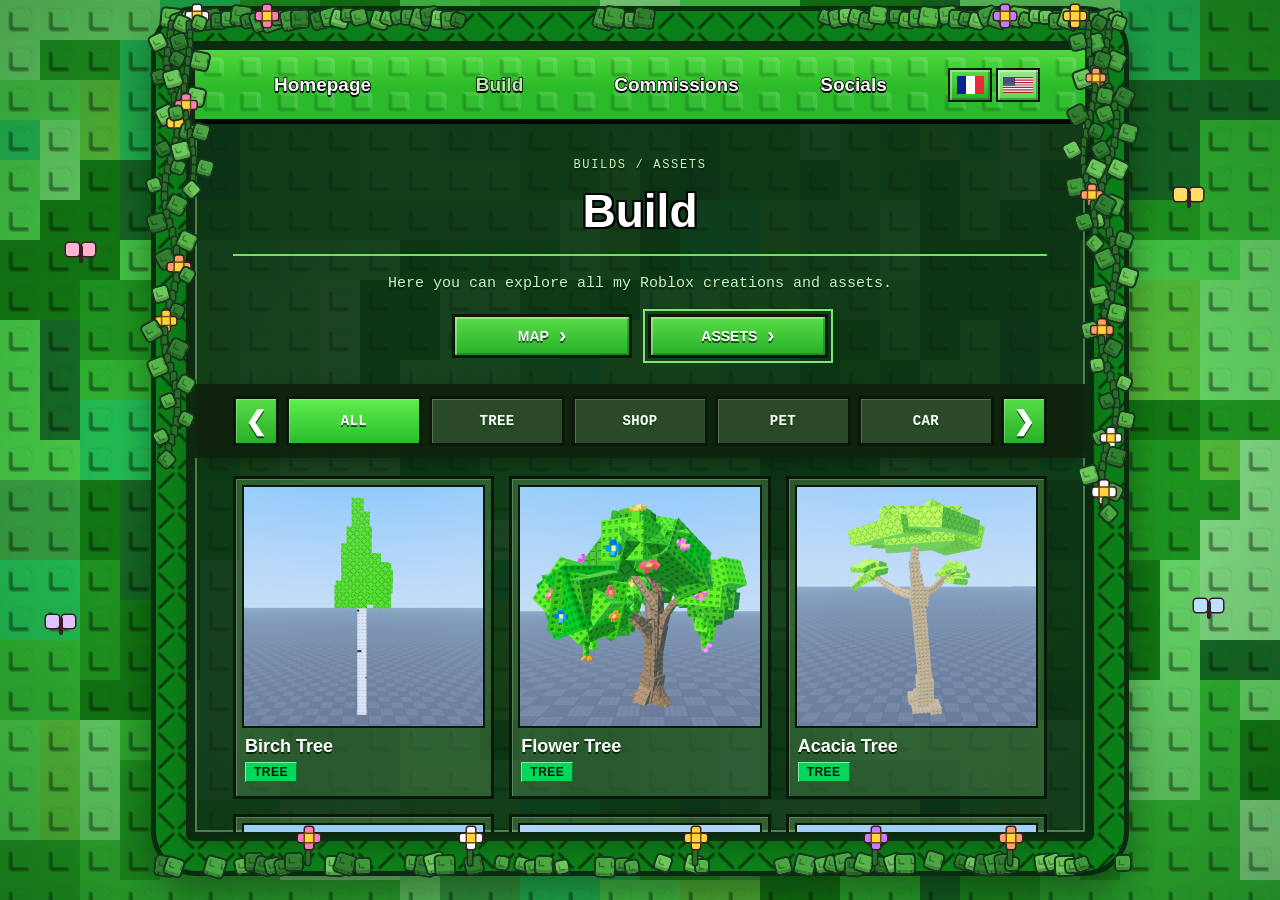
==== commit 6733aa8a: "Fond : plus aucune ligne entre les briques, verts façon Studio Co-Authored-By: Claude Opus 5.5 <nore" ====
--- a/build.html
+++ b/build.html
@@ -9,7 +9,7 @@
   <meta name="description" content="IY1U7 Roblox builds and assets">
   <title>Build — Roblox Portfolio</title>
   <link rel="stylesheet" href="styles.css?v=20261028-1">
-  <link rel="stylesheet" href="nature.css?v=20261028-2">
+  <link rel="stylesheet" href="nature.css?v=20261029-1">
   <script src="translation.js?v=20261028-1" defer></script>
   <script src="script.js?v=20261028-1" defer></script>
   <script src="nature.js?v=20261028-1" defer></script>
--- a/nature.css
+++ b/nature.css
@@ -1,6 +1,6 @@
 /* ===== Thème verdure (v2) ===== */
 html,body{overflow-x:hidden}
-body.figma-home,body:not(.figma-home){background:#2e9e3e url("assets/nature-bricks.png?v=2") 0 0/960px 960px repeat fixed}
+body.figma-home,body:not(.figma-home){background:#2e9e3e url("assets/nature-bricks.png?v=3") 0 0/960px 960px repeat fixed}
 body.figma-home:before{background:radial-gradient(ellipse at center,transparent 45%,rgba(6,40,14,.35))}
 body:not(.figma-home):before{content:"";position:fixed;inset:0;background:radial-gradient(ellipse at center,transparent 45%,rgba(6,40,14,.35));pointer-events:none;z-index:0}
 
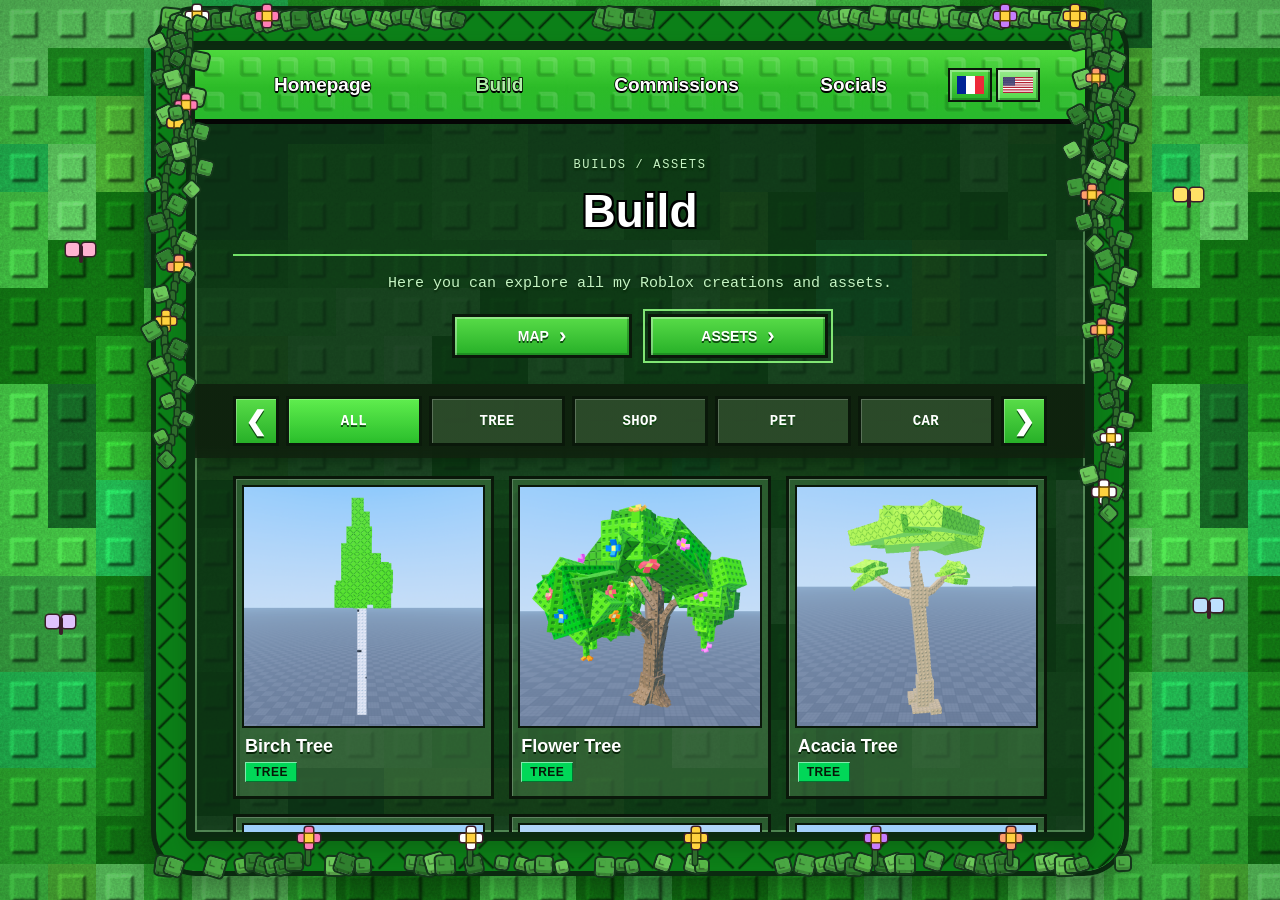
==== commit 787a6628: "Fond : studs dessinés en relief (lumière, ombre et grain façon Roblox) Co-Authored-By: Claude Opus 5" ====
--- a/build.html
+++ b/build.html
@@ -9,7 +9,7 @@
   <meta name="description" content="IY1U7 Roblox builds and assets">
   <title>Build — Roblox Portfolio</title>
   <link rel="stylesheet" href="styles.css?v=20261028-1">
-  <link rel="stylesheet" href="nature.css?v=20261029-1">
+  <link rel="stylesheet" href="nature.css?v=20261029-2">
   <script src="translation.js?v=20261028-1" defer></script>
   <script src="script.js?v=20261028-1" defer></script>
   <script src="nature.js?v=20261028-1" defer></script>
--- a/nature.css
+++ b/nature.css
@@ -1,6 +1,6 @@
 /* ===== Thème verdure (v2) ===== */
 html,body{overflow-x:hidden}
-body.figma-home,body:not(.figma-home){background:#2e9e3e url("assets/nature-bricks.png?v=3") 0 0/960px 960px repeat fixed}
+body.figma-home,body:not(.figma-home){background:#2e9e3e url("assets/nature-bricks.png?v=4") 0 0/1152px 1152px repeat fixed}
 body.figma-home:before{background:radial-gradient(ellipse at center,transparent 45%,rgba(6,40,14,.35))}
 body:not(.figma-home):before{content:"";position:fixed;inset:0;background:radial-gradient(ellipse at center,transparent 45%,rgba(6,40,14,.35));pointer-events:none;z-index:0}
 
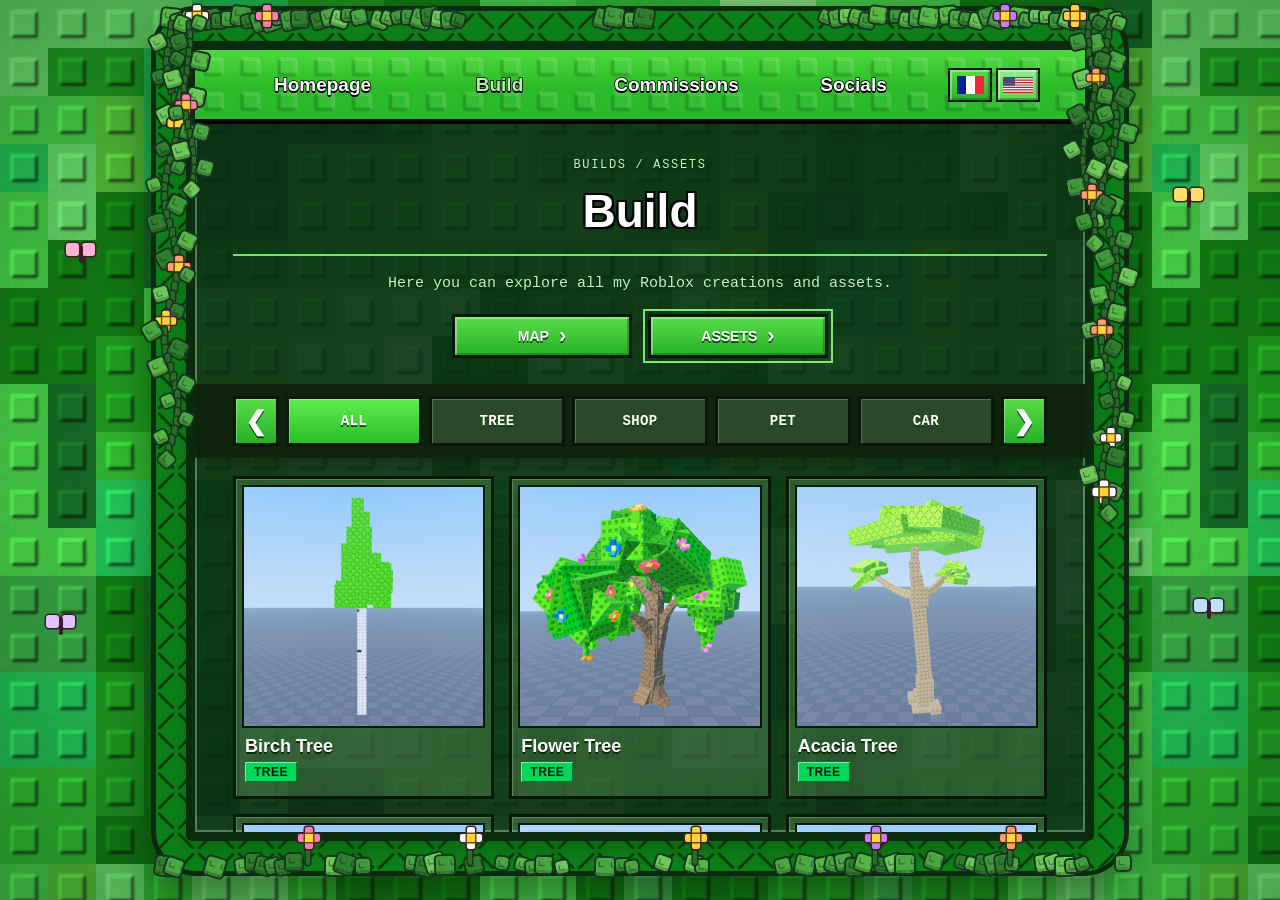
==== commit 5f96bd9f: "Fond : grain des studs beaucoup plus léger Co-Authored-By: Claude Opus 5.5 <noreply@anthropic.com> C" ====
--- a/build.html
+++ b/build.html
@@ -9,7 +9,7 @@
   <meta name="description" content="IY1U7 Roblox builds and assets">
   <title>Build — Roblox Portfolio</title>
   <link rel="stylesheet" href="styles.css?v=20261028-1">
-  <link rel="stylesheet" href="nature.css?v=20261029-2">
+  <link rel="stylesheet" href="nature.css?v=20261029-3">
   <script src="translation.js?v=20261028-1" defer></script>
   <script src="script.js?v=20261028-1" defer></script>
   <script src="nature.js?v=20261028-1" defer></script>
--- a/nature.css
+++ b/nature.css
@@ -1,6 +1,6 @@
 /* ===== Thème verdure (v2) ===== */
 html,body{overflow-x:hidden}
-body.figma-home,body:not(.figma-home){background:#2e9e3e url("assets/nature-bricks.png?v=4") 0 0/1152px 1152px repeat fixed}
+body.figma-home,body:not(.figma-home){background:#2e9e3e url("assets/nature-bricks.png?v=5") 0 0/1152px 1152px repeat fixed}
 body.figma-home:before{background:radial-gradient(ellipse at center,transparent 45%,rgba(6,40,14,.35))}
 body:not(.figma-home):before{content:"";position:fixed;inset:0;background:radial-gradient(ellipse at center,transparent 45%,rgba(6,40,14,.35));pointer-events:none;z-index:0}
 
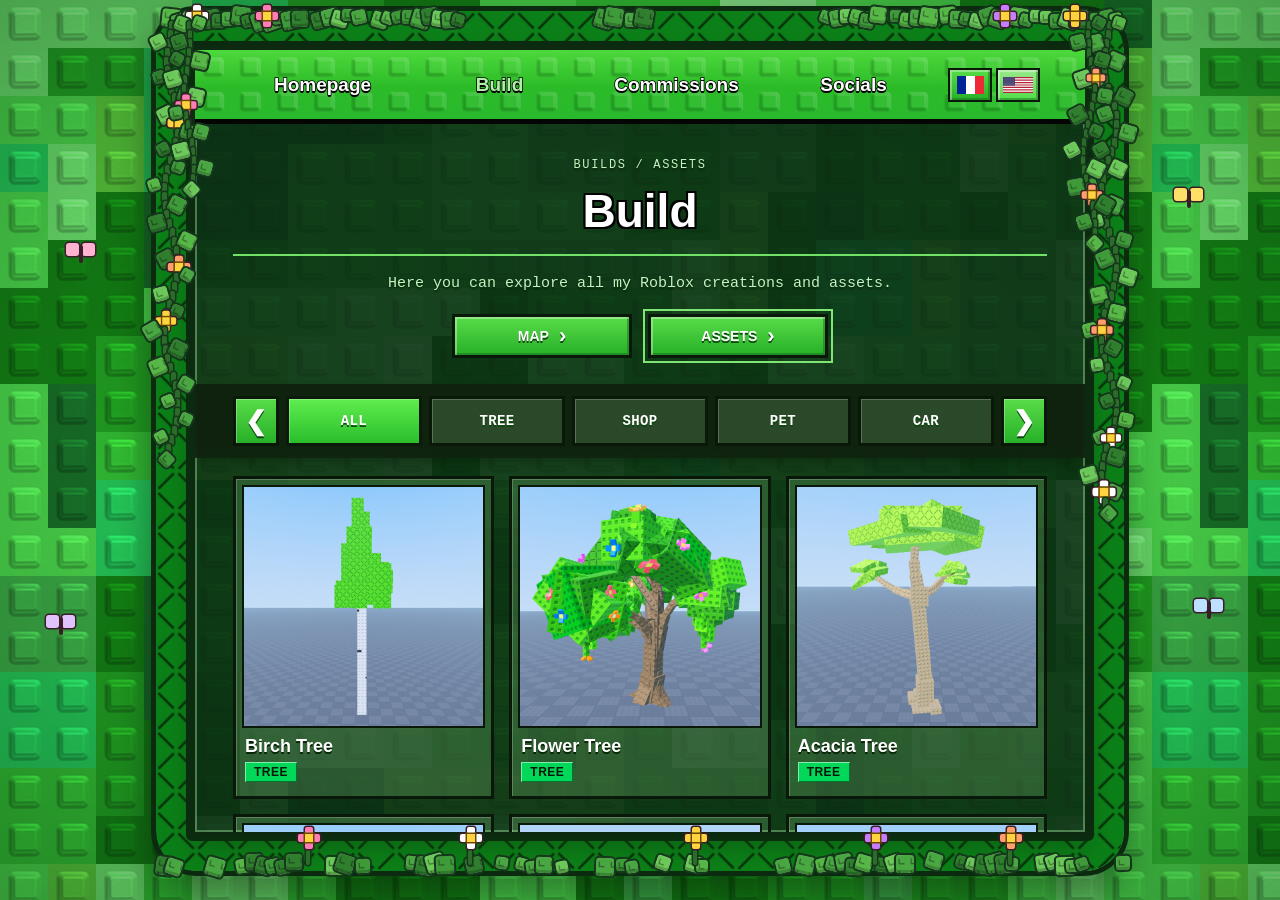
==== commit c5beea2e: "Fond : studs reproduits à partir du stud Roblox fourni, sans grain Co-Authored-By: Claude Opus 5.5 <" ====
--- a/build.html
+++ b/build.html
@@ -9,7 +9,7 @@
   <meta name="description" content="IY1U7 Roblox builds and assets">
   <title>Build — Roblox Portfolio</title>
   <link rel="stylesheet" href="styles.css?v=20261028-1">
-  <link rel="stylesheet" href="nature.css?v=20261029-3">
+  <link rel="stylesheet" href="nature.css?v=20261029-4">
   <script src="translation.js?v=20261028-1" defer></script>
   <script src="script.js?v=20261028-1" defer></script>
   <script src="nature.js?v=20261028-1" defer></script>
--- a/nature.css
+++ b/nature.css
@@ -1,6 +1,6 @@
 /* ===== Thème verdure (v2) ===== */
 html,body{overflow-x:hidden}
-body.figma-home,body:not(.figma-home){background:#2e9e3e url("assets/nature-bricks.png?v=5") 0 0/1152px 1152px repeat fixed}
+body.figma-home,body:not(.figma-home){background:#2e9e3e url("assets/nature-bricks.png?v=6") 0 0/1152px 1152px repeat fixed}
 body.figma-home:before{background:radial-gradient(ellipse at center,transparent 45%,rgba(6,40,14,.35))}
 body:not(.figma-home):before{content:"";position:fixed;inset:0;background:radial-gradient(ellipse at center,transparent 45%,rgba(6,40,14,.35));pointer-events:none;z-index:0}
 
